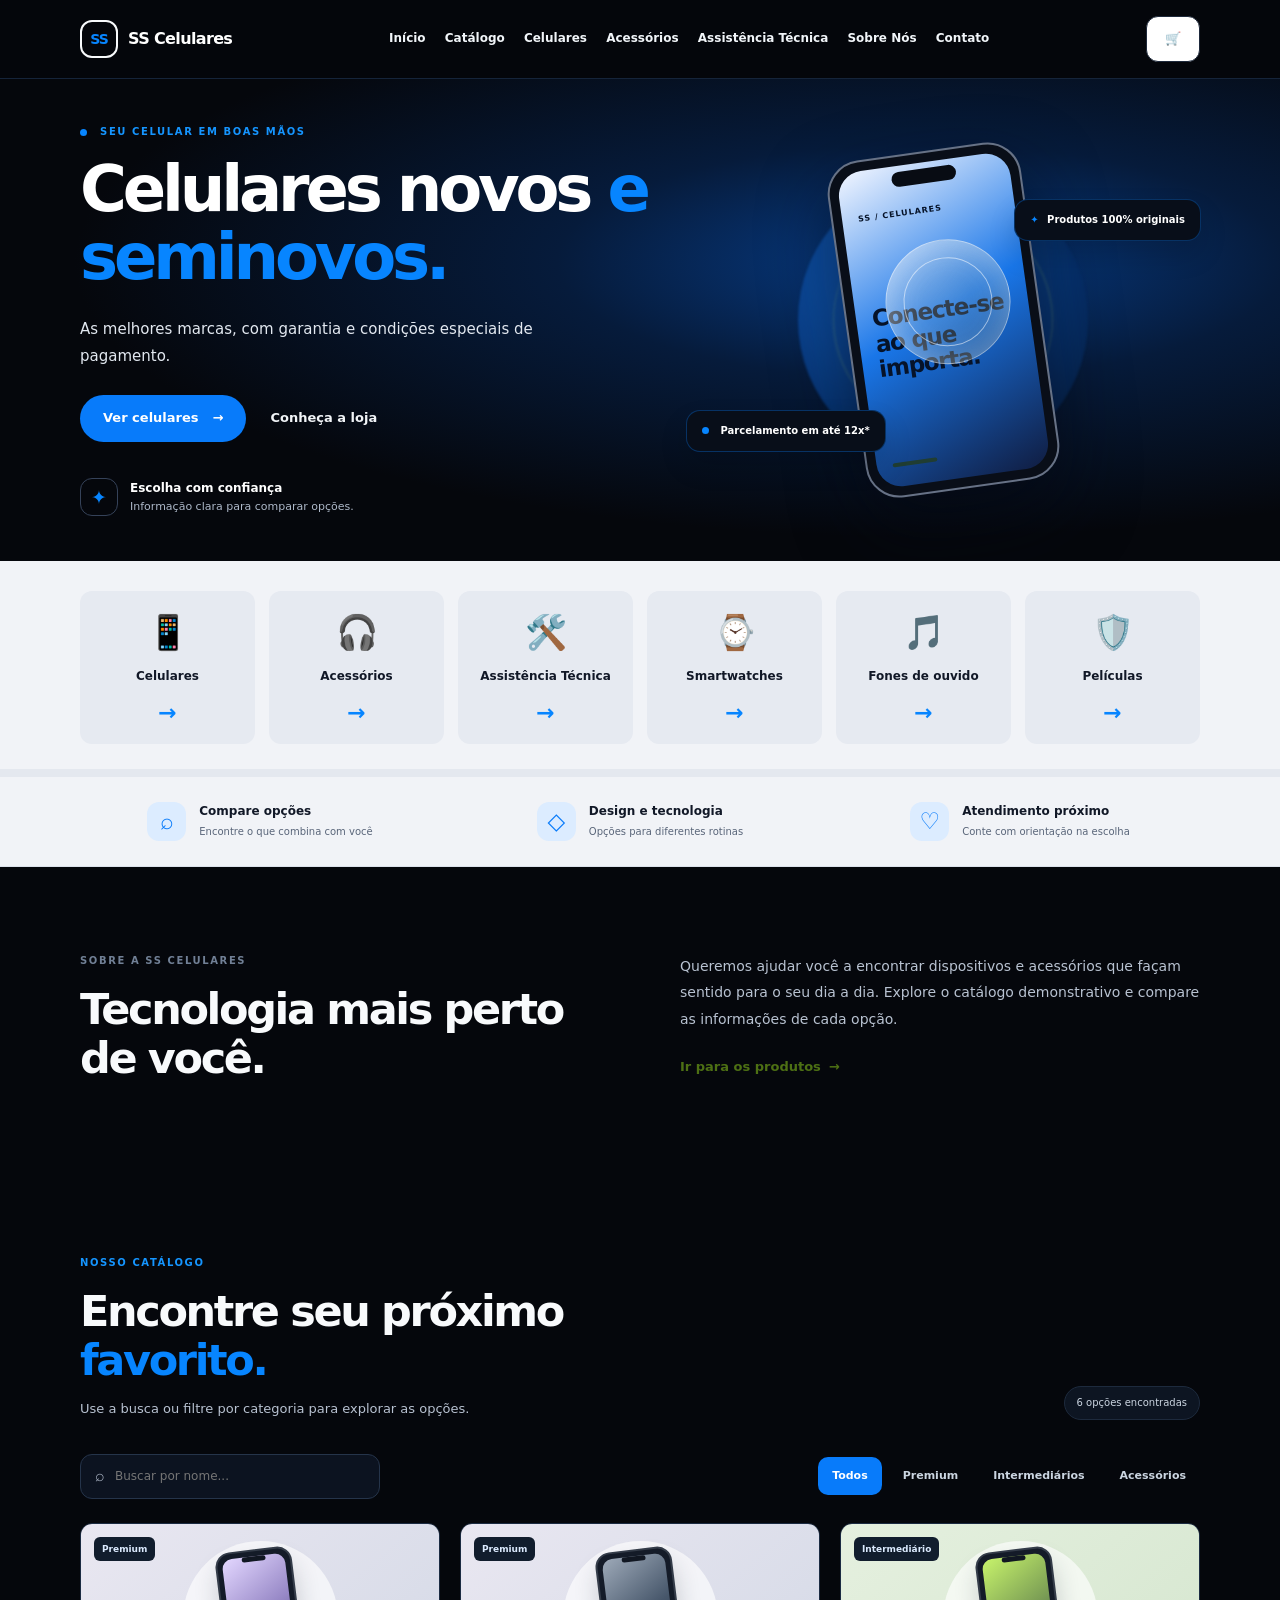
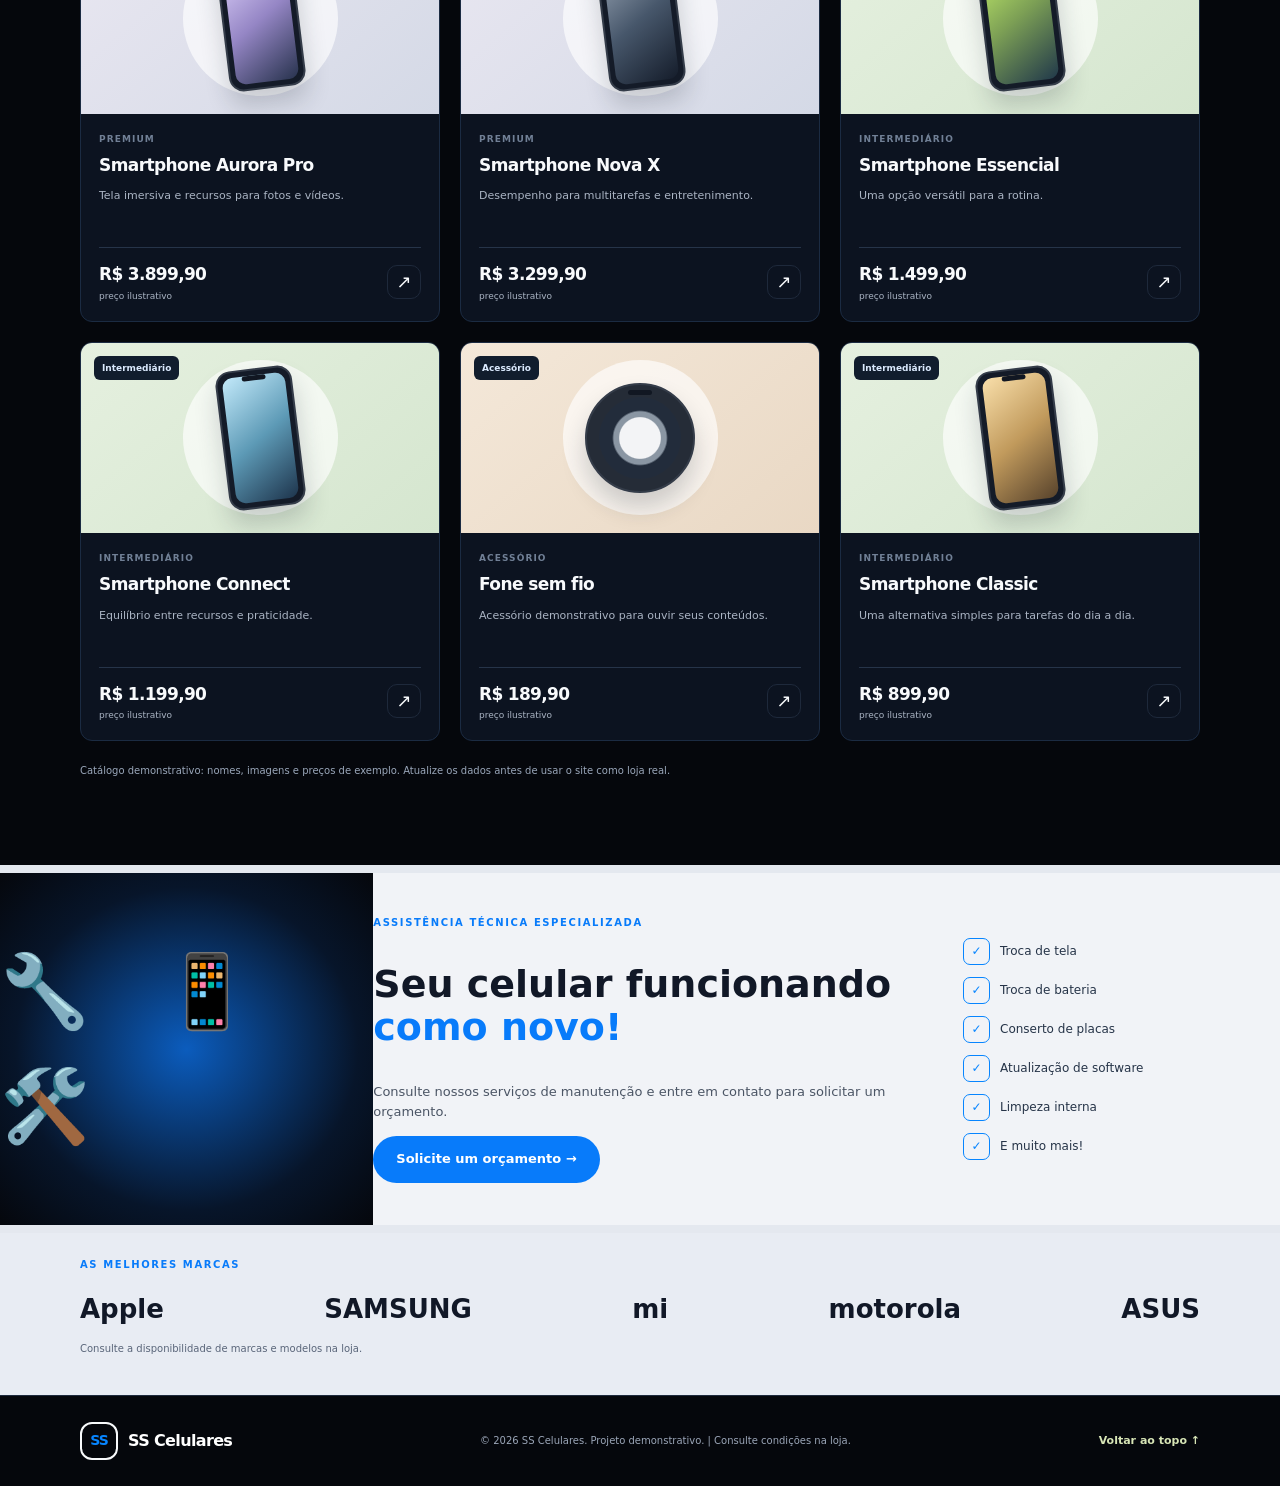
==== index.html @ fd66ff2d "Adiciona acesso direto ao catálogo na navegação principal" ====
<!doctype html>
<html lang="pt-BR">
<head>
  <meta charset="utf-8">
  <meta name="viewport" content="width=device-width, initial-scale=1">
  <meta name="description" content="Conheça a SS Celulares: smartphones, acessórios e tecnologia para o seu dia a dia.">
  <meta name="theme-color" content="#05070c">
  <title>SS Celulares | Celulares, acessórios e assistência</title>
  <link rel="stylesheet" href="./assets/css/style.css">
  <script src="./assets/js/catalogo.js" defer></script>
</head>
<body>
  <a class="pular-conteudo" href="#conteudo">Pular para o conteúdo</a>
  <header class="topo">
    <div class="container barra">
      <a class="marca" href="#inicio" aria-label="SS Celulares — início">
        <span class="marca-simbolo">SS</span><span>SS <b>Celulares</b></span>
      </a>
      <nav class="navegacao" aria-label="Navegação principal">
        <a href="./index.html">Início</a>
        <a href="./catalogo/index.html">Catálogo</a>
        <a href="#celulares">Celulares</a>
        <a href="#acessorios">Acessórios</a>
        <a href="#assistencia">Assistência Técnica</a>
        <a href="./sobre/index.html">Sobre Nós</a>
        <a href="#contato">Contato</a>
      </nav>
      <a class="botao botao-contorno" href="./catalogo/index.html" aria-label="Abrir catálogo de produtos">🛒</a>
    </div>
  </header>

  <main id="conteudo">
    <section class="hero" id="inicio">
      <div class="container hero-grade">
        <div class="hero-texto">
          <p class="sobretitulo"><span class="ponto"></span> SEU CELULAR EM BOAS MÃOS</p>
          <h1>Celulares novos <span>e seminovos.</span></h1>
          <p class="hero-descricao">As melhores marcas, com garantia e condições especiais de pagamento.</p>
          <div class="hero-acoes">
            <a class="botao botao-principal" href="#celulares">Ver celulares <span aria-hidden="true">→</span></a>
            <a class="link-simples" href="#sobre">Conheça a loja</a>
          </div>
          <div class="hero-nota"><span class="nota-icone" aria-hidden="true">✦</span><span><strong>Escolha com confiança</strong><br>Informação clara para comparar opções.</span></div>
        </div>
        <div class="hero-visual" aria-label="Ilustração decorativa de smartphone">
          <div class="orb orb-um"></div><div class="orb orb-dois"></div>
          <div class="telefone">
            <div class="telefone-ilha"></div>
            <div class="telefone-tela"><span class="tela-mini">SS / CELULARES</span><div class="tela-circulo"></div><strong>Conecte-se<br>ao que importa.</strong><span class="tela-linha"></span></div>
          </div>
          <div class="selo selo-topo"><span>✦</span> Produtos 100% originais</div>
          <div class="selo selo-base"><span class="selo-ponto"></span> Parcelamento em até 12x*</div>
        </div>
      </div>
    </section>

    <section class="categorias-home" aria-label="Categorias da loja"><div class="container categorias-home-grade">
<a class="categoria-home" href="#celulares"><span>📱</span><strong>Celulares</strong><b>→</b></a>
<a class="categoria-home" href="#acessorios"><span>🎧</span><strong>Acessórios</strong><b>→</b></a>
<a class="categoria-home" href="#assistencia"><span>🛠️</span><strong>Assistência Técnica</strong><b>→</b></a>
<a class="categoria-home" href="#acessorios"><span>⌚</span><strong>Smartwatches</strong><b>→</b></a>
<a class="categoria-home" href="#acessorios"><span>🎵</span><strong>Fones de ouvido</strong><b>→</b></a>
<a class="categoria-home" href="#acessorios"><span>🛡️</span><strong>Películas</strong><b>→</b></a>
</div></section>
<section class="beneficios" aria-label="Diferenciais">
      <div class="container beneficios-grade">
        <div><span class="beneficio-icone">⌕</span><span><strong>Compare opções</strong><small>Encontre o que combina com você</small></span></div>
        <div><span class="beneficio-icone">◇</span><span><strong>Design e tecnologia</strong><small>Opções para diferentes rotinas</small></span></div>
        <div><span class="beneficio-icone">♡</span><span><strong>Atendimento próximo</strong><small>Conte com orientação na escolha</small></span></div>
      </div>
    </section>

    <section class="secao sobre" id="sobre">
      <div class="container sobre-grade">
        <div><p class="sobretitulo">SOBRE A SS CELULARES</p><h2>Tecnologia mais perto de você.</h2></div>
        <div><p>Queremos ajudar você a encontrar dispositivos e acessórios que façam sentido para o seu dia a dia. Explore o catálogo demonstrativo e compare as informações de cada opção.</p><a class="link-simples" href="#celulares">Ir para os produtos <span aria-hidden="true">→</span></a></div>
      </div>
    </section>

    <section class="secao catalogo" id="celulares">
      <div class="container">
        <div class="catalogo-cabecalho"><div><p class="sobretitulo">NOSSO CATÁLOGO</p><h2>Encontre seu próximo <span>favorito.</span></h2><p class="texto-secundario">Use a busca ou filtre por categoria para explorar as opções.</p></div><span class="contador" id="contador-produtos">6 opções demonstrativas</span></div>
        <div class="filtros" id="acessorios">
          <label class="campo-busca"><span aria-hidden="true">⌕</span><input id="busca" type="search" placeholder="Buscar por nome..." aria-label="Buscar produtos por nome"></label>
          <div class="categorias" role="group" aria-label="Filtrar por categoria">
            <button class="filtro ativo" type="button" data-categoria="Todos" aria-pressed="true">Todos</button>
            <button class="filtro" type="button" data-categoria="Premium" aria-pressed="false">Premium</button>
            <button class="filtro" type="button" data-categoria="Intermediário" aria-pressed="false">Intermediários</button>
            <button class="filtro" type="button" data-categoria="Acessório" aria-pressed="false">Acessórios</button>
          </div>
        </div>
        <div class="produtos" id="lista-produtos" aria-live="polite"></div>
        <p class="aviso-catalogo">Catálogo demonstrativo: nomes, imagens e preços de exemplo. Atualize os dados antes de usar o site como loja real.</p>
      </div>
    </section>

    <section class="assistencia-home" id="assistencia"><div class="assistencia-foto" aria-hidden="true">🔧　📱　🛠️</div><div class="container assistencia-conteudo"><div><p class="sobretitulo">ASSISTÊNCIA TÉCNICA ESPECIALIZADA</p><h2>Seu celular funcionando <span>como novo!</span></h2><p>Consulte nossos serviços de manutenção e entre em contato para solicitar um orçamento.</p><a class="botao botao-principal" href="#contato">Solicite um orçamento →</a></div><ul class="servicos-lista"><li>Troca de tela</li><li>Troca de bateria</li><li>Conserto de placas</li><li>Atualização de software</li><li>Limpeza interna</li><li>E muito mais!</li></ul></div></section><section class="marcas-home"><div class="container"><p class="sobretitulo">AS MELHORES MARCAS</p><div class="marcas-lista"><span>Apple</span><span>SAMSUNG</span><span>mi</span><span>motorola</span><span>ASUS</span></div><p class="marcas-aviso">Consulte a disponibilidade de marcas e modelos na loja.</p></div></section>
  </main>

  <footer class="rodape" id="contato"><div class="container rodape-conteudo"><a class="marca marca-rodape" href="#inicio"><span class="marca-simbolo">SS</span><span>SS <b>Celulares</b></span></a><p>© <span id="ano"></span> SS Celulares. Projeto demonstrativo. | Consulte condições na loja.</p><a href="#inicio">Voltar ao topo ↑</a></div></footer>
</body>
</html>
---- assets/css/style.css ----
:root{color-scheme:light;--ink:#172033;--muted:#667085;--navy:#101827;--navy-2:#18243a;--lime:#c7f36b;--paper:#f7f8fa;--line:#e5e8ee;--white:#fff;--radius:22px;--shadow:0 18px 50px rgba(18,30,50,.09)}
*{box-sizing:border-box}html{scroll-behavior:smooth;scroll-padding-top:90px}body{margin:0;font-family:Inter,ui-sans-serif,system-ui,-apple-system,BlinkMacSystemFont,"Segoe UI",sans-serif;color:var(--ink);background:var(--white);line-height:1.6}a{color:inherit;text-decoration:none}button,input{font:inherit}.container{width:min(1120px,calc(100% - 40px));margin-inline:auto}.pular-conteudo{position:absolute;left:-9999px;top:12px;background:#fff;padding:12px;z-index:10}.pular-conteudo:focus{left:12px}.topo{position:sticky;top:0;z-index:5;background:rgba(255,255,255,.94);backdrop-filter:blur(14px);border-bottom:1px solid rgba(229,232,238,.8)}.barra{min-height:78px;display:flex;align-items:center;justify-content:space-between;gap:24px}.marca{display:inline-flex;align-items:center;gap:10px;font-size:16px;font-weight:750;letter-spacing:-.04em}.marca b{font-weight:850}.marca-simbolo{display:grid;place-items:center;width:38px;height:38px;border-radius:12px;background:var(--lime);color:var(--navy);font-size:14px;font-weight:900;letter-spacing:-.07em}.navegacao{display:flex;align-items:center;gap:32px;color:#5d6676;font-size:13px;font-weight:650}.navegacao a:hover,.link-simples:hover,.rodape a:hover{color:#577b12}.botao{display:inline-flex;align-items:center;justify-content:center;gap:14px;padding:12px 18px;border-radius:12px;font-size:13px;font-weight:750;transition:transform .2s,background .2s}.botao:hover{transform:translateY(-2px)}.botao-contorno{border:1px solid var(--line);background:white}.botao-principal{background:var(--lime);color:var(--navy);padding:15px 21px}.hero{overflow:hidden;background:var(--navy);color:white}.hero-grade{min-height:530px;display:grid;grid-template-columns:1.05fr .95fr;align-items:center;gap:38px;padding-block:68px}.sobretitulo{margin:0 0 16px;font-size:10px;font-weight:850;letter-spacing:.16em;color:#718096}.hero .sobretitulo{color:#d4e6b1}.ponto,.selo-ponto{display:inline-block;width:7px;height:7px;margin-right:8px;border-radius:50%;background:var(--lime);vertical-align:middle}.hero h1{max-width:580px;margin:0;font-size:clamp(42px,5vw,64px);line-height:1.06;letter-spacing:-.065em;font-weight:800}.hero h1 span,.catalogo h2 span{color:var(--lime)}.hero-descricao{max-width:490px;margin:24px 0;color:#b9c2d0;font-size:15px;line-height:1.85}.hero-acoes{display:flex;align-items:center;gap:24px;flex-wrap:wrap}.link-simples{display:inline-flex;align-items:center;gap:8px;font-size:13px;font-weight:750}.hero .link-simples{color:#f1f4f7}.hero-nota{display:flex;align-items:center;gap:12px;margin-top:36px;color:#aeb9c9;font-size:11px}.hero-nota strong{color:white;font-size:12px}.nota-icone{display:grid;place-items:center;width:38px;height:38px;border:1px solid #354259;border-radius:12px;color:var(--lime);font-size:19px}.hero-visual{position:relative;min-height:390px;display:grid;place-items:center;isolation:isolate}.orb{position:absolute;z-index:-1;border-radius:50%;filter:blur(1px)}.orb-um{width:290px;height:290px;background:radial-gradient(circle at 35% 30%,#34465d,#1c2b41 66%,#152035)}.orb-dois{width:220px;height:220px;border:1px solid rgba(199,243,107,.25);transform:rotate(-24deg)}.telefone{position:relative;width:195px;height:340px;padding:9px;border-radius:34px;border:2px solid #677286;background:#090e18;box-shadow:0 32px 70px #050914aa;transform:rotate(-8deg)}.telefone-ilha{position:absolute;top:15px;left:50%;z-index:2;width:65px;height:15px;transform:translateX(-50%);border-radius:20px;background:#080c13}.telefone-tela{height:100%;padding:42px 16px 20px;border-radius:25px;overflow:hidden;background:linear-gradient(155deg,#e5f4bd,#8fae67 48%,#243b42);color:#13251f;display:flex;flex-direction:column;justify-content:space-between}.tela-mini{font-size:8px;letter-spacing:.12em;font-weight:900}.tela-circulo{position:absolute;width:125px;height:125px;top:88px;left:40px;border-radius:50%;border:1px solid #ffffff80;background:linear-gradient(135deg,#ffffff55,#344f4530);box-shadow:inset 0 0 35px #fff5}.tela-circulo:after{content:"";position:absolute;inset:17px;border-radius:50%;border:1px solid #fff8}.telefone-tela strong{font-size:23px;line-height:1.1;letter-spacing:-.05em}.tela-linha{height:4px;width:45px;border-radius:8px;background:#203d32}.selo{position:absolute;padding:12px 15px;border:1px solid #ffffff25;border-radius:14px;background:#1d293be8;box-shadow:0 14px 28px #0002;font-size:10px;font-weight:750}.selo-topo{top:49px;right:-1px}.selo-topo span{color:var(--lime);margin-right:5px}.selo-base{bottom:38px;left:0}.beneficios{border-bottom:1px solid var(--line);background:white}.beneficios-grade{display:grid;grid-template-columns:repeat(3,1fr);padding-block:25px;gap:20px}.beneficios-grade>div{display:flex;align-items:center;justify-content:center;gap:13px}.beneficio-icone{display:grid;place-items:center;flex:0 0 39px;height:39px;border-radius:12px;background:#f0f5e7;color:#527b15;font-size:23px}.beneficios strong,.beneficios small{display:block}.beneficios strong{font-size:12px}.beneficios small{margin-top:3px;color:var(--muted);font-size:10px}.secao{padding-block:86px}.sobre-grade{display:grid;grid-template-columns:1fr 1fr;gap:80px;align-items:start}.secao h2,.chamada h2{margin:0;font-size:clamp(30px,3.5vw,43px);line-height:1.14;letter-spacing:-.055em}.sobre-grade>div:nth-child(2)>p{margin:0 0 20px;color:var(--muted);font-size:14px;line-height:1.9}.sobre .link-simples{color:#4d7014}.catalogo{background:var(--paper)}.catalogo-cabecalho{display:flex;align-items:end;justify-content:space-between;gap:28px}.catalogo h2{max-width:570px}.catalogo h2 span{color:#668a20}.texto-secundario{margin:14px 0 0;color:var(--muted);font-size:13px}.contador{padding:8px 12px;border:1px solid var(--line);border-radius:999px;background:white;color:var(--muted);font-size:10px;white-space:nowrap}.filtros{display:flex;justify-content:space-between;align-items:center;gap:20px;margin:34px 0 24px}.campo-busca{display:flex;align-items:center;gap:10px;width:min(300px,100%);padding:0 14px;border:1px solid #e1e5eb;border-radius:12px;background:white;color:#758095}.campo-busca input{width:100%;min-width:0;padding:12px 0;border:0;outline:0;background:transparent;color:var(--ink);font-size:12px}.campo-busca:focus-within{outline:2px solid #c7f36b;outline-offset:2px}.categorias{display:flex;gap:7px;flex-wrap:wrap}.filtro{padding:9px 13px;border:1px solid transparent;border-radius:10px;background:transparent;color:#697386;font-size:11px;font-weight:700;cursor:pointer}.filtro:hover{background:white}.filtro.ativo{background:var(--navy);color:white}.produtos{display:grid;grid-template-columns:repeat(3,minmax(0,1fr));gap:20px}.produto{overflow:hidden;border:1px solid #e8ebf0;border-radius:18px;background:white;transition:transform .2s,box-shadow .2s}.produto:hover{transform:translateY(-4px);box-shadow:var(--shadow)}.produto-visual{height:190px;display:grid;place-items:center;position:relative;overflow:hidden;background:linear-gradient(140deg,#eef2f6,#e4eaf0)}.produto-visual:before{content:"";position:absolute;width:155px;height:155px;border-radius:50%;background:#ffffffa8}.produto-visual.premium{background:linear-gradient(140deg,#e9e7f1,#d4d9e6)}.produto-visual.intermediario{background:linear-gradient(140deg,#e5f0df,#d5e6cf)}.produto-visual.acessorio{background:linear-gradient(140deg,#f4e8d9,#e9d8c4)}.mini-telefone{position:relative;width:77px;height:140px;padding:5px;border:2px solid #343c49;border-radius:15px;background:#141b28;box-shadow:0 15px 25px #1c263333;transform:rotate(-7deg)}.mini-telefone:before{content:"";position:absolute;top:5px;left:50%;z-index:1;width:24px;height:5px;border-radius:5px;background:#111722;transform:translateX(-50%)}.mini-tela{height:100%;border-radius:10px;background:linear-gradient(145deg,#c7f36b,#7c9f55 48%,#21394a)}.mini-telefone.purple .mini-tela{background:linear-gradient(145deg,#e3d7ff,#9586c5,#28334e)}.mini-telefone.blue .mini-tela{background:linear-gradient(145deg,#c2e9fa,#5d9ab6,#1e354d)}.mini-telefone.black .mini-tela{background:linear-gradient(145deg,#9da9b8,#47576b,#151d2b)}.mini-telefone.gold .mini-tela{background:linear-gradient(145deg,#f9dfaa,#c19a5c,#58432c)}.mini-telefone.accessory{width:110px;height:110px;border-radius:50%;transform:none;background:#252c37;padding:12px}.mini-telefone.accessory .mini-tela{border-radius:50%;background:radial-gradient(circle,#f3f4f6 0 35%,#8a96a3 37% 45%,#222c3b 48%)}.etiqueta-produto{position:absolute;top:13px;left:13px;padding:5px 8px;border-radius:6px;background:#ffffffd9;color:#354052;font-size:9px;font-weight:800}.produto-conteudo{padding:18px}.produto-categoria{margin:0 0 6px;color:#718096;font-size:9px;font-weight:850;letter-spacing:.12em;text-transform:uppercase}.produto h3{margin:0;font-size:17px;letter-spacing:-.035em}.produto-descricao{min-height:42px;margin:8px 0 18px;color:var(--muted);font-size:11px;line-height:1.7}.produto-rodape{display:flex;align-items:center;justify-content:space-between;gap:8px;padding-top:13px;border-top:1px solid #edf0f3}.produto-preco{font-size:17px;font-weight:850;letter-spacing:-.04em}.produto-preco small{display:block;color:#7d8796;font-size:9px;font-weight:500;letter-spacing:0}.produto-detalhe{display:grid;place-items:center;width:34px;height:34px;border:1px solid var(--line);border-radius:10px;font-size:18px}.sem-resultados{grid-column:1/-1;padding:40px 20px;text-align:center;border:1px dashed #ccd2dc;border-radius:16px;color:var(--muted)}.aviso-catalogo{margin:22px 0 0;color:#8992a0;font-size:10px}.chamada{background:var(--lime);color:var(--navy)}.chamada-conteudo{display:flex;align-items:center;justify-content:space-between;gap:30px;padding-block:53px}.chamada .sobretitulo{color:#536a30}.chamada h2{max-width:580px}.chamada p:not(.sobretitulo){margin:10px 0 0;color:#46562e;font-size:13px}.botao-claro{background:var(--navy);color:white;white-space:nowrap}.rodape{background:#0c1320;color:#c4ccda}.rodape-conteudo{min-height:95px;display:flex;align-items:center;justify-content:space-between;gap:20px}.marca-rodape{color:white}.rodape p,.rodape>a{font-size:10px;color:#9ba6b8}.rodape-conteudo>a:last-child{color:#d7e5b6;font-weight:700;font-size:11px}
@media(max-width:800px){.barra{min-height:70px}.navegacao{gap:16px}.barra>.botao{display:none}.hero-grade{grid-template-columns:1fr 0.8fr;gap:10px;padding-block:55px}.hero h1{font-size:clamp(38px,6vw,54px)}.hero-visual{transform:scale(.9)}.selo-topo{right:-12px}.selo-base{left:-15px}.sobre-grade{gap:35px}.beneficios-grade{gap:12px}.beneficios-grade>div{justify-content:flex-start}.beneficios small{max-width:140px}.produtos{grid-template-columns:repeat(2,minmax(0,1fr))}.filtros{align-items:flex-start;flex-direction:column}.campo-busca{width:100%}}
@media(max-width:560px){.container{width:min(100% - 32px,1120px)}.barra{flex-wrap:wrap;min-height:66px;gap:8px}.marca{font-size:14px}.marca-simbolo{width:34px;height:34px}.navegacao{gap:15px;font-size:11px}.hero-grade{grid-template-columns:1fr;padding-block:48px 24px}.hero h1{font-size:clamp(42px,12vw,58px)}.hero-descricao{font-size:13px}.hero-visual{min-height:315px;transform:none;margin-top:5px}.telefone{transform:rotate(-6deg) scale(.85)}.orb-um{width:240px;height:240px}.orb-dois{width:190px;height:190px}.selo-topo{top:22px;right:0}.selo-base{bottom:20px;left:0}.beneficios-grade{grid-template-columns:1fr;padding-block:17px;gap:15px}.beneficios-grade>div{justify-content:flex-start}.beneficios small{max-width:none}.secao{padding-block:60px}.sobre-grade{grid-template-columns:1fr;gap:18px}.catalogo-cabecalho{align-items:flex-start;flex-direction:column;gap:18px}.catalogo h2{font-size:34px}.categorias{gap:4px}.filtro{padding:8px 10px;font-size:10px}.produtos{gap:12px}.produto-visual{height:145px}.mini-telefone{transform:scale(.85) rotate(-7deg)}.produto-conteudo{padding:13px}.produto h3{font-size:14px}.produto-descricao{font-size:10px;min-height:52px}.produto-preco{font-size:14px}.produto-rodape{align-items:center}.chamada-conteudo{align-items:flex-start;flex-direction:column;padding-block:40px}.chamada h2{font-size:32px}.rodape-conteudo{padding-block:23px;flex-wrap:wrap}.rodape p{order:3;width:100%;margin:0}.rodape-conteudo>a:last-child{font-size:10px}}
@media(prefers-reduced-motion:reduce){*,*::before,*::after{scroll-behavior:auto!important;transition:none!important}}


/* Tema azul e preto inspirado na referência enviada */
:root{color-scheme:dark;--ink:#f8fafc;--muted:#aab4c3;--navy:#05070c;--navy-2:#0a1220;--lime:#0785ff;--paper:#f1f3f7;--line:#1e293b;--white:#fff;--radius:14px;--shadow:0 18px 50px rgba(0,0,0,.22)}
body{background:#05070c;color:#f8fafc}.topo{background:rgba(5,7,12,.97);border-color:#15243a}.marca{color:#fff}.marca-simbolo{background:transparent;border:2px solid #f8fafc;color:#0785ff}.navegacao{gap:clamp(10px,1.5vw,24px);color:#f1f5f9;font-size:12px}.navegacao a:hover,.link-simples:hover{color:#0785ff}.hero{background:radial-gradient(ellipse at 72% 38%,#073c86 0%,#061b3b 28%,#05070c 65%);border-bottom:8px solid #f1f3f7}.hero-grade{min-height:380px;padding-block:45px}.hero .sobretitulo,.catalogo .sobretitulo{color:#1595ff}.hero h1 span,.catalogo h2 span{color:#0785ff}.hero-descricao{color:#e2e8f0}.botao-principal{background:#087bfa;color:#fff;border-radius:999px;padding:13px 23px}.hero-visual{min-height:330px}.orb-um{background:radial-gradient(circle at 35% 30%,#1268d4,#06306b 65%,#06172d)}.telefone-tela{background:linear-gradient(155deg,#f1f5ff,#1976e8 48%,#101d42);color:#061329}.selo{background:#080e19;border-color:#087bfa55}.beneficios{background:#f1f3f7;color:#111827;border-color:#dce2eb}.beneficios small{color:#596579}.beneficio-icone{background:#dcecff;color:#087bfa}
.categorias-home{background:#f1f3f7;color:#111827;padding:22px 0 25px;border-bottom:8px solid #e4e8ef}.categorias-home-grade{display:grid;grid-template-columns:repeat(6,minmax(0,1fr));gap:14px}.categoria-home{min-height:140px;display:flex;flex-direction:column;align-items:center;justify-content:center;gap:8px;border-radius:12px;background:#e6eaf1;text-align:center;padding:14px 8px}.categoria-home>span{font-size:34px}.categoria-home strong{font-size:12px}.categoria-home b{font-size:22px;color:#0785ff}
.sobre,.catalogo{background:#05070c;color:#f8fafc}.sobre-grade>div:nth-child(2)>p,.texto-secundario{color:#b8c2d1}.contador{background:#0d1522;border-color:#1d2a3d;color:#cbd5e1}.campo-busca{background:#0c1320;border-color:#25344a;color:#aab4c3}.campo-busca input{color:#f8fafc}.filtro{color:#cbd5e1}.filtro:hover{background:#132035}.filtro.ativo{background:#087bfa;color:white}.produto{background:#0c1320;border-color:#1b2b42;color:#f8fafc;border-radius:12px}.produto-visual{background:linear-gradient(140deg,#172337,#0d1523)}.produto h3{color:#f8fafc}.produto-descricao,.produto-preco small{color:#aab4c3}.produto-rodape{border-color:#263449}.etiqueta-produto{background:#111d2d;color:#dbeafe}.aviso-catalogo{color:#9aa7ba}
.assistencia-home{background:#f1f3f7;color:#111827;display:grid;grid-template-columns:.7fr 1.7fr;align-items:stretch;border-block:8px solid #e4e8ef}.assistencia-foto{min-height:260px;display:grid;place-items:center;background:radial-gradient(ellipse at center,#0b5cbd,#07152a 65%,#05070c);font-size:clamp(40px,6vw,72px)}.assistencia-conteudo{width:100%;padding-block:42px;display:grid;grid-template-columns:1.4fr .8fr;gap:35px;align-items:center}.assistencia-conteudo .sobretitulo,.marcas-home .sobretitulo{color:#087bfa}.assistencia-conteudo h2{font-size:clamp(26px,3vw,38px);line-height:1.15}.assistencia-conteudo h2 span{color:#087bfa}.assistencia-conteudo p:not(.sobretitulo){color:#4b5565;font-size:13px}.servicos-lista{list-style:none;padding:0;display:grid;gap:12px;color:#263448;font-size:12px}.servicos-lista li:before{content:"✓";display:inline-grid;place-items:center;width:25px;height:25px;margin-right:10px;border:1px solid #0785ff;border-radius:7px;color:#0785ff}.marcas-home{background:#e8ecf3;color:#111827;padding:24px 0 28px}.marcas-lista{display:flex;align-items:center;justify-content:space-between;gap:22px;flex-wrap:wrap}.marcas-lista span{font-weight:850;font-size:clamp(16px,2.2vw,26px)}.marcas-aviso{font-size:10px;color:#596579}
.rodape{background:#05070c;color:#dce5f2;border-top:1px solid #1d2a3d}.rodape-conteudo{min-height:unset;padding-block:26px}.rodape a:hover{color:#0785ff}
@media(max-width:800px){.navegacao{gap:10px;flex-wrap:wrap}.categorias-home-grade{grid-template-columns:repeat(3,minmax(0,1fr))}.assistencia-conteudo{gap:22px}}
@media(max-width:560px){.barra{padding-block:10px;flex-wrap:wrap}.navegacao{order:3;width:100%;justify-content:space-between;gap:8px;font-size:10px}.hero-grade{grid-template-columns:1fr;padding-block:38px 18px}.hero-visual{min-height:280px}.categorias-home-grade{grid-template-columns:repeat(2,minmax(0,1fr));gap:10px}.categoria-home{min-height:120px}.assistencia-home{grid-template-columns:1fr}.assistencia-foto{min-height:140px}.assistencia-conteudo{grid-template-columns:1fr;padding-block:28px;gap:20px}.servicos-lista{grid-template-columns:repeat(2,minmax(0,1fr));gap:10px}.marcas-lista{justify-content:center}}
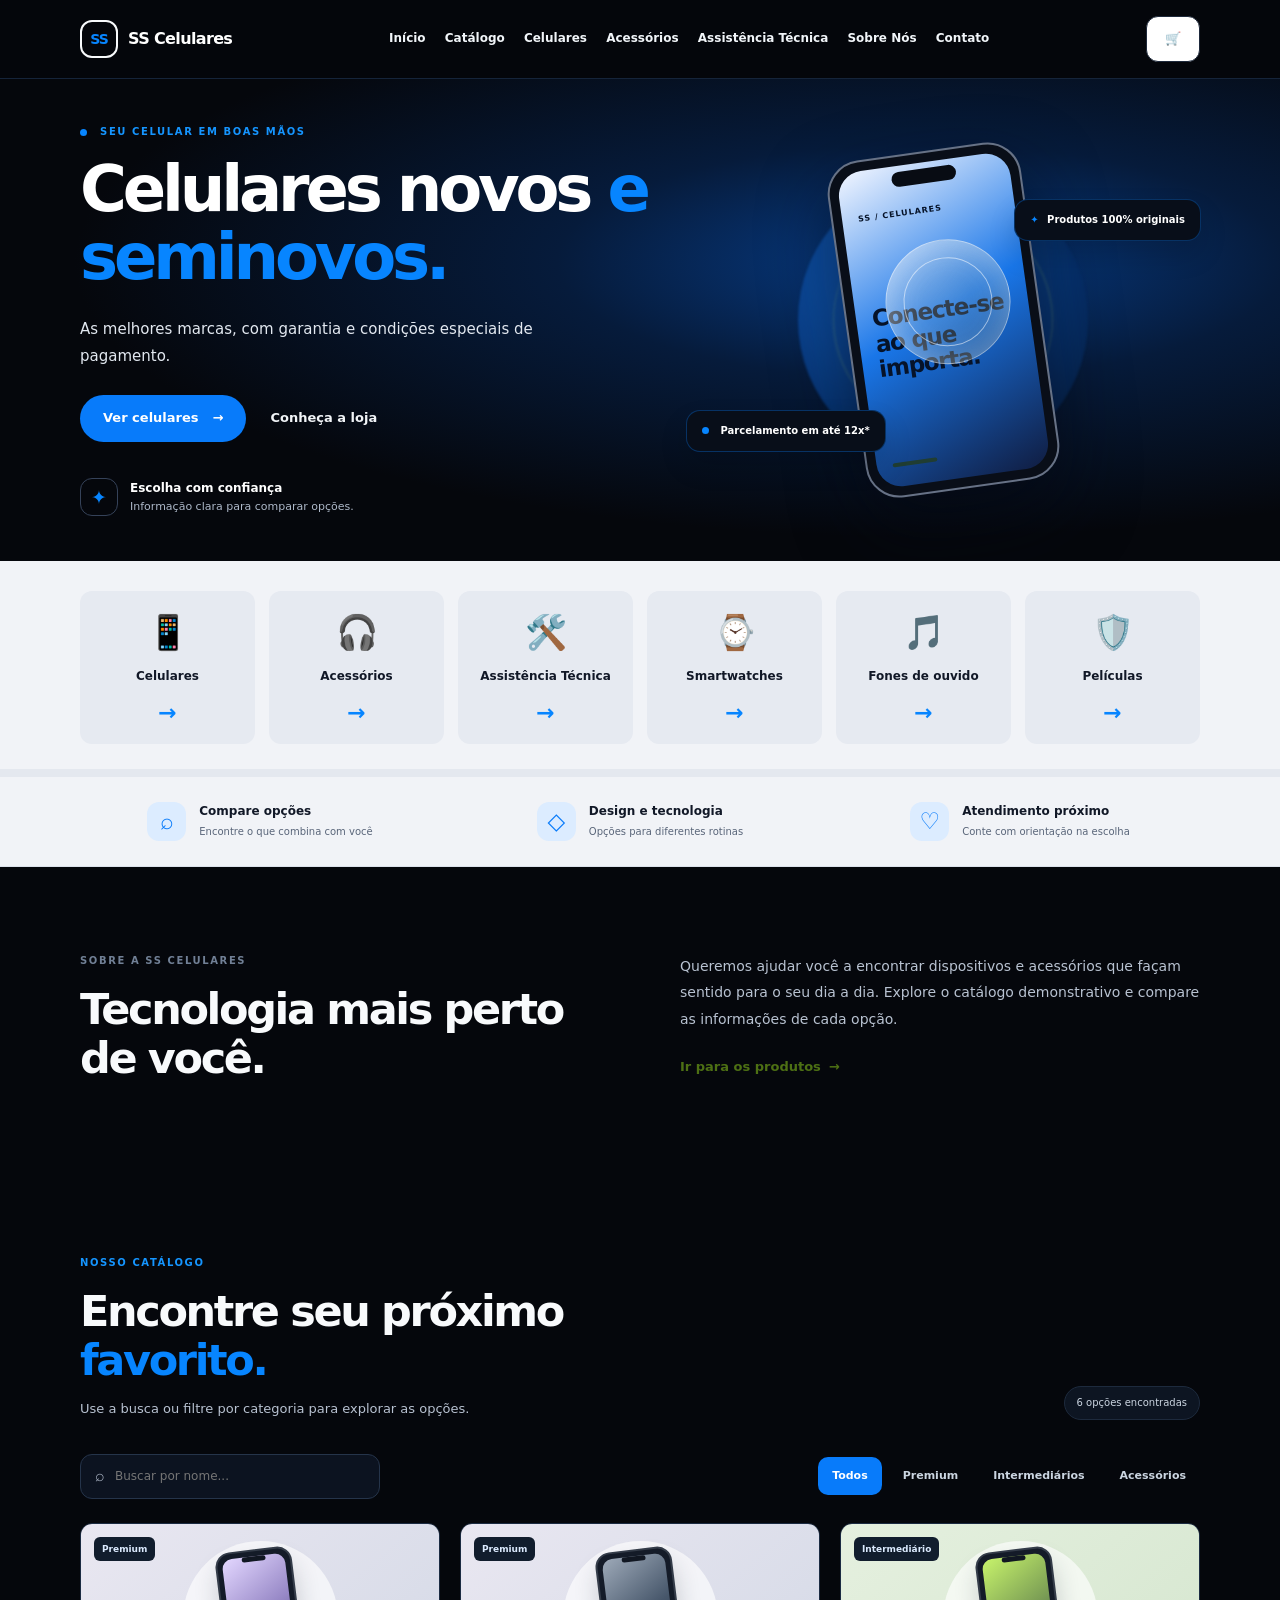
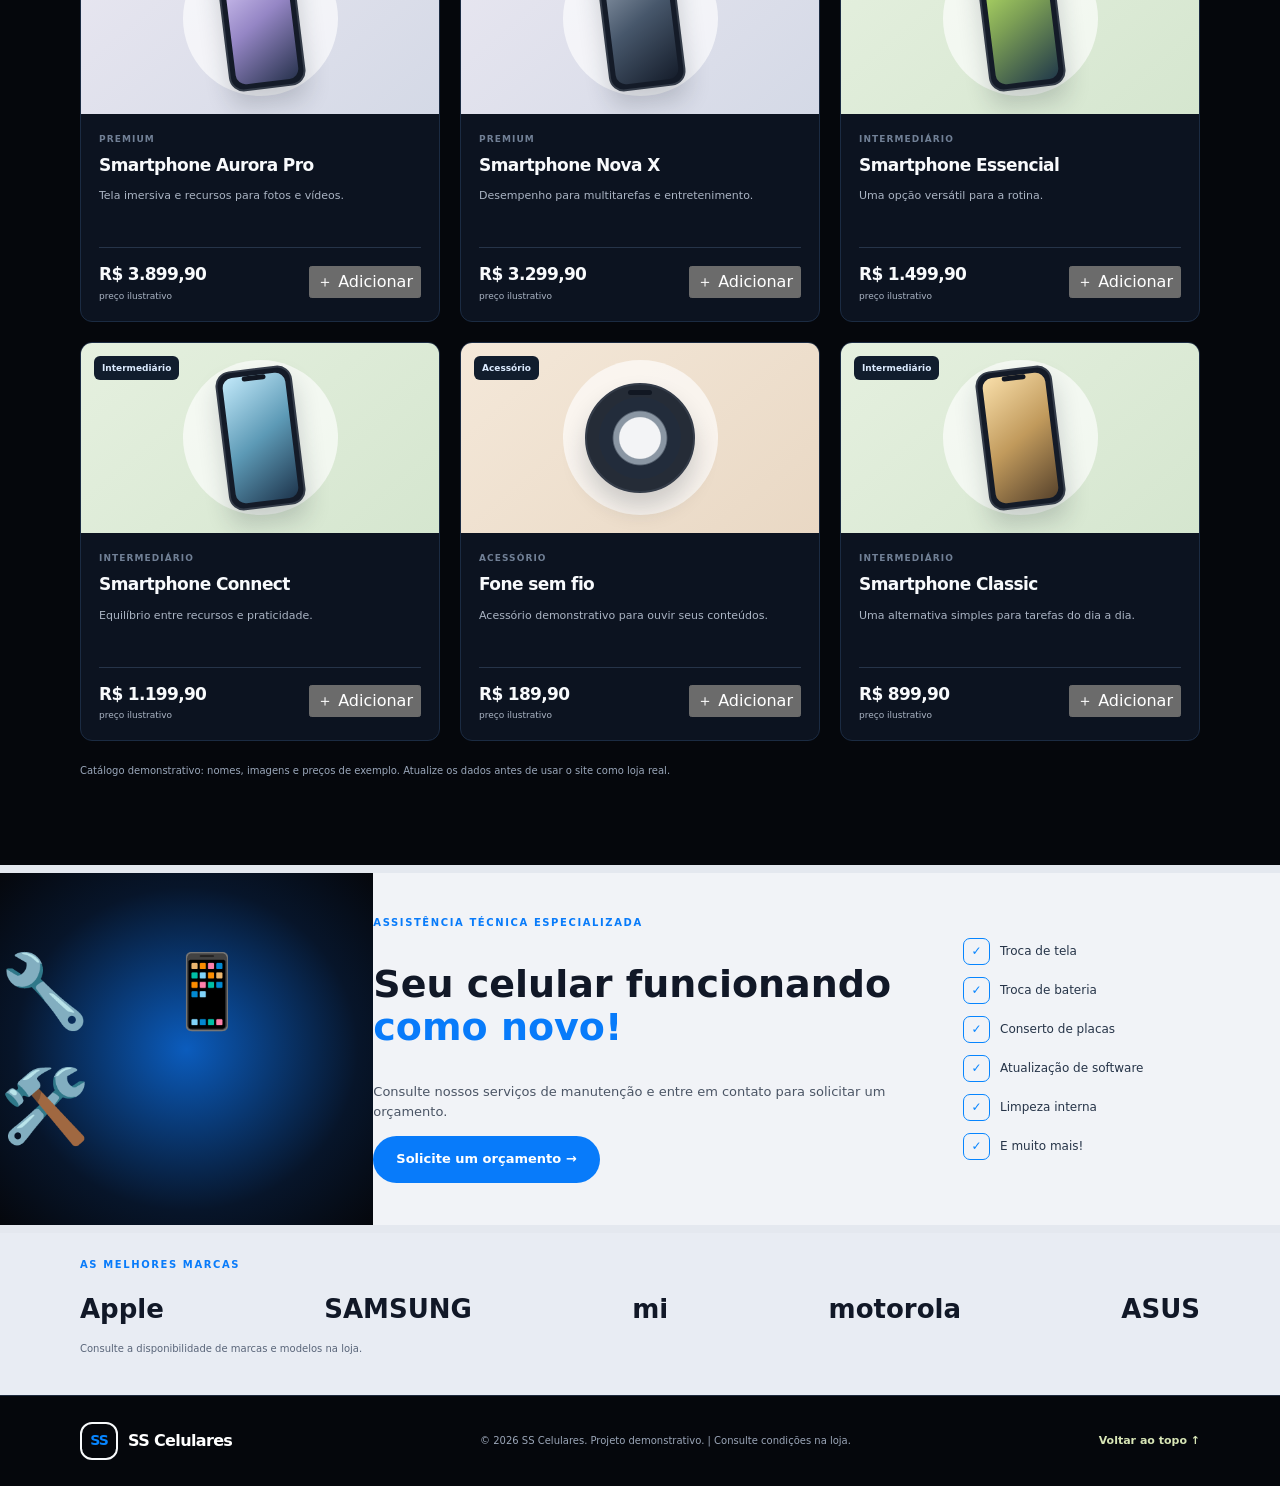
==== commit c21e159a: "Adiciona acesso ao carrinho na navegação" ====
--- a/index.html
+++ b/index.html
@@ -19,13 +19,13 @@
       <nav class="navegacao" aria-label="Navegação principal">
         <a href="./index.html">Início</a>
         <a href="./catalogo/index.html">Catálogo</a>
-        <a href="#celulares">Celulares</a>
-        <a href="#acessorios">Acessórios</a>
-        <a href="#assistencia">Assistência Técnica</a>
+        <a href="./celulares/index.html">Celulares</a>
+        <a href="./acessorios/index.html">Acessórios</a>
+        <a href="./assistencia/index.html">Assistência Técnica</a>
         <a href="./sobre/index.html">Sobre Nós</a>
-        <a href="#contato">Contato</a>
+        <a href="./contato/index.html">Contato</a>
       </nav>
-      <a class="botao botao-contorno" href="./catalogo/index.html" aria-label="Abrir catálogo de produtos">🛒</a>
+      <a class="botao botao-contorno" href="./carrinho/index.html" aria-label="Abrir carrinho de compras">🛒 <span class="contador-carrinho" data-contador-carrinho hidden>0</span></a>
     </div>
   </header>
 
@@ -38,7 +38,7 @@
           <p class="hero-descricao">As melhores marcas, com garantia e condições especiais de pagamento.</p>
           <div class="hero-acoes">
             <a class="botao botao-principal" href="#celulares">Ver celulares <span aria-hidden="true">→</span></a>
-            <a class="link-simples" href="#sobre">Conheça a loja</a>
+            <a class="link-simples" href="./sobre/index.html">Conheça a loja</a>
           </div>
           <div class="hero-nota"><span class="nota-icone" aria-hidden="true">✦</span><span><strong>Escolha com confiança</strong><br>Informação clara para comparar opções.</span></div>
         </div>
@@ -55,9 +55,9 @@
     </section>
 
     <section class="categorias-home" aria-label="Categorias da loja"><div class="container categorias-home-grade">
-<a class="categoria-home" href="#celulares"><span>📱</span><strong>Celulares</strong><b>→</b></a>
-<a class="categoria-home" href="#acessorios"><span>🎧</span><strong>Acessórios</strong><b>→</b></a>
-<a class="categoria-home" href="#assistencia"><span>🛠️</span><strong>Assistência Técnica</strong><b>→</b></a>
+<a class="categoria-home" href="./celulares/index.html"><span>📱</span><strong>Celulares</strong><b>→</b></a>
+<a class="categoria-home" href="./acessorios/index.html"><span>🎧</span><strong>Acessórios</strong><b>→</b></a>
+<a class="categoria-home" href="./assistencia/index.html"><span>🛠️</span><strong>Assistência Técnica</strong><b>→</b></a>
 <a class="categoria-home" href="#acessorios"><span>⌚</span><strong>Smartwatches</strong><b>→</b></a>
 <a class="categoria-home" href="#acessorios"><span>🎵</span><strong>Fones de ouvido</strong><b>→</b></a>
 <a class="categoria-home" href="#acessorios"><span>🛡️</span><strong>Películas</strong><b>→</b></a>
@@ -94,7 +94,7 @@
       </div>
     </section>
 
-    <section class="assistencia-home" id="assistencia"><div class="assistencia-foto" aria-hidden="true">🔧　📱　🛠️</div><div class="container assistencia-conteudo"><div><p class="sobretitulo">ASSISTÊNCIA TÉCNICA ESPECIALIZADA</p><h2>Seu celular funcionando <span>como novo!</span></h2><p>Consulte nossos serviços de manutenção e entre em contato para solicitar um orçamento.</p><a class="botao botao-principal" href="#contato">Solicite um orçamento →</a></div><ul class="servicos-lista"><li>Troca de tela</li><li>Troca de bateria</li><li>Conserto de placas</li><li>Atualização de software</li><li>Limpeza interna</li><li>E muito mais!</li></ul></div></section><section class="marcas-home"><div class="container"><p class="sobretitulo">AS MELHORES MARCAS</p><div class="marcas-lista"><span>Apple</span><span>SAMSUNG</span><span>mi</span><span>motorola</span><span>ASUS</span></div><p class="marcas-aviso">Consulte a disponibilidade de marcas e modelos na loja.</p></div></section>
+    <section class="assistencia-home" id="assistencia"><div class="assistencia-foto" aria-hidden="true">🔧　📱　🛠️</div><div class="container assistencia-conteudo"><div><p class="sobretitulo">ASSISTÊNCIA TÉCNICA ESPECIALIZADA</p><h2>Seu celular funcionando <span>como novo!</span></h2><p>Consulte nossos serviços de manutenção e entre em contato para solicitar um orçamento.</p><a class="botao botao-principal" href="./contato/index.html">Solicite um orçamento →</a></div><ul class="servicos-lista"><li>Troca de tela</li><li>Troca de bateria</li><li>Conserto de placas</li><li>Atualização de software</li><li>Limpeza interna</li><li>E muito mais!</li></ul></div></section><section class="marcas-home"><div class="container"><p class="sobretitulo">AS MELHORES MARCAS</p><div class="marcas-lista"><span>Apple</span><span>SAMSUNG</span><span>mi</span><span>motorola</span><span>ASUS</span></div><p class="marcas-aviso">Consulte a disponibilidade de marcas e modelos na loja.</p></div></section>
   </main>
 
   <footer class="rodape" id="contato"><div class="container rodape-conteudo"><a class="marca marca-rodape" href="#inicio"><span class="marca-simbolo">SS</span><span>SS <b>Celulares</b></span></a><p>© <span id="ano"></span> SS Celulares. Projeto demonstrativo. | Consulte condições na loja.</p><a href="#inicio">Voltar ao topo ↑</a></div></footer>
--- a/assets/css/style.css
+++ b/assets/css/style.css
@@ -14,3 +14,50 @@
 .rodape{background:#05070c;color:#dce5f2;border-top:1px solid #1d2a3d}.rodape-conteudo{min-height:unset;padding-block:26px}.rodape a:hover{color:#0785ff}
 @media(max-width:800px){.navegacao{gap:10px;flex-wrap:wrap}.categorias-home-grade{grid-template-columns:repeat(3,minmax(0,1fr))}.assistencia-conteudo{gap:22px}}
 @media(max-width:560px){.barra{padding-block:10px;flex-wrap:wrap}.navegacao{order:3;width:100%;justify-content:space-between;gap:8px;font-size:10px}.hero-grade{grid-template-columns:1fr;padding-block:38px 18px}.hero-visual{min-height:280px}.categorias-home-grade{grid-template-columns:repeat(2,minmax(0,1fr));gap:10px}.categoria-home{min-height:120px}.assistencia-home{grid-template-columns:1fr}.assistencia-foto{min-height:140px}.assistencia-conteudo{grid-template-columns:1fr;padding-block:28px;gap:20px}.servicos-lista{grid-template-columns:repeat(2,minmax(0,1fr));gap:10px}.marcas-lista{justify-content:center}}
+
+
+/* Layout das páginas independentes do menu */
+.pagina-conteudo{min-height:62vh;padding:76px 0 88px;background:#05070c;color:#f8fafc}
+.pagina-conteudo h1{max-width:760px;margin:0;font-size:clamp(38px,6vw,62px);line-height:1.08;letter-spacing:-.055em}
+.pagina-conteudo h1 span{color:#0785ff}
+.pagina-intro{max-width:720px;color:#b8c2d1;font-size:15px;line-height:1.9;margin:20px 0 32px}
+.pagina-cards{display:grid;grid-template-columns:repeat(2,minmax(0,1fr));gap:18px;margin:34px 0}
+.pagina-cards article{padding:26px;border:1px solid #1b2b42;border-radius:14px;background:#0c1320}
+.pagina-cards article>span{font-size:30px}
+.pagina-cards h2{margin:12px 0 8px;font-size:20px}
+.pagina-cards p{margin:0;color:#b8c2d1;font-size:13px;line-height:1.8}
+.pagina-conteudo .aviso-catalogo{margin-top:28px}
+.navegacao a[aria-current="page"]{color:#0785ff}
+@media(max-width:560px){.pagina-conteudo{padding:48px 0 60px}.pagina-cards{grid-template-columns:1fr;gap:12px}.pagina-cards article{padding:21px}.pagina-intro{font-size:13px}}
+
+
+/* Carrinho de compras */
+.contador-carrinho{display:inline-grid;place-items:center;min-width:19px;height:19px;padding:0 5px;margin-left:4px;border-radius:999px;background:#0785ff;color:#fff;font-size:10px;font-weight:800}
+.contador-carrinho[hidden]{display:none}
+.carrinho-vazio{margin:34px 0;padding:42px 24px;text-align:center;border:1px dashed #30415b;border-radius:16px;background:#0b1220}
+.carrinho-vazio>span{font-size:42px}
+.carrinho-vazio h2{margin:10px 0;font-size:25px}
+.carrinho-vazio p{margin:0 auto 22px;color:#b8c2d1;font-size:13px}
+.carrinho-vazio[hidden],#carrinho-conteudo[hidden],#resumo-carrinho[hidden]{display:none!important}
+.resumo-itens{color:#cbd5e1;font-size:13px}
+.itens-carrinho{display:grid;gap:12px}
+.item-carrinho{display:grid;grid-template-columns:minmax(0,1fr) auto auto auto;align-items:center;gap:18px;padding:20px;border:1px solid #1b2b42;border-radius:13px;background:#0c1320}
+.item-carrinho-info h2{margin:0;font-size:16px}
+.item-carrinho-info p{margin:5px 0 0;color:#aab4c3;font-size:11px}
+.item-carrinho-controles{display:flex;align-items:center;gap:12px}
+.quantidade-botao{width:32px;height:32px;border:1px solid #30415b;border-radius:8px;background:#101b2c;color:#fff;font-size:19px;cursor:pointer}
+.quantidade-botao:hover{border-color:#0785ff}
+.item-carrinho-preco{white-space:nowrap;font-size:14px}
+.remover-item,.botao-limpar{border:0;background:transparent;color:#7dbaff;font-size:12px;cursor:pointer}
+.remover-item:hover,.botao-limpar:hover{text-decoration:underline}
+.resumo-carrinho{max-width:440px;margin:22px 0 0 auto;padding:24px;border:1px solid #1b2b42;border-radius:14px;background:#0c1320}
+.resumo-carrinho h2{margin:0 0 18px;font-size:20px}
+.linha-resumo{display:flex;justify-content:space-between;gap:15px;margin:12px 0;color:#cbd5e1;font-size:13px}
+.linha-total{padding-top:15px;border-top:1px solid #263449;color:#fff;font-size:16px}
+.resumo-carrinho .botao-principal{width:100%;margin-top:14px;border:0;cursor:pointer;font-weight:800}
+.resumo-carrinho .aviso-catalogo{line-height:1.7}
+.botao-limpar{display:block;margin:12px auto 0}
+.mensagem-carrinho{min-height:18px;color:#93c5fd;font-size:12px}
+.continuar-comprando{margin-top:28px}
+.continuar-comprando .link-simples{color:#78baff}
+@media(max-width:700px){.item-carrinho{grid-template-columns:minmax(0,1fr) auto;gap:12px}.item-carrinho-controles{grid-column:1;grid-row:2}.item-carrinho-preco{grid-column:2;grid-row:1}.remover-item{grid-column:2;grid-row:2;justify-self:end}.resumo-carrinho{max-width:none}.contador-carrinho{min-width:17px;height:17px}}
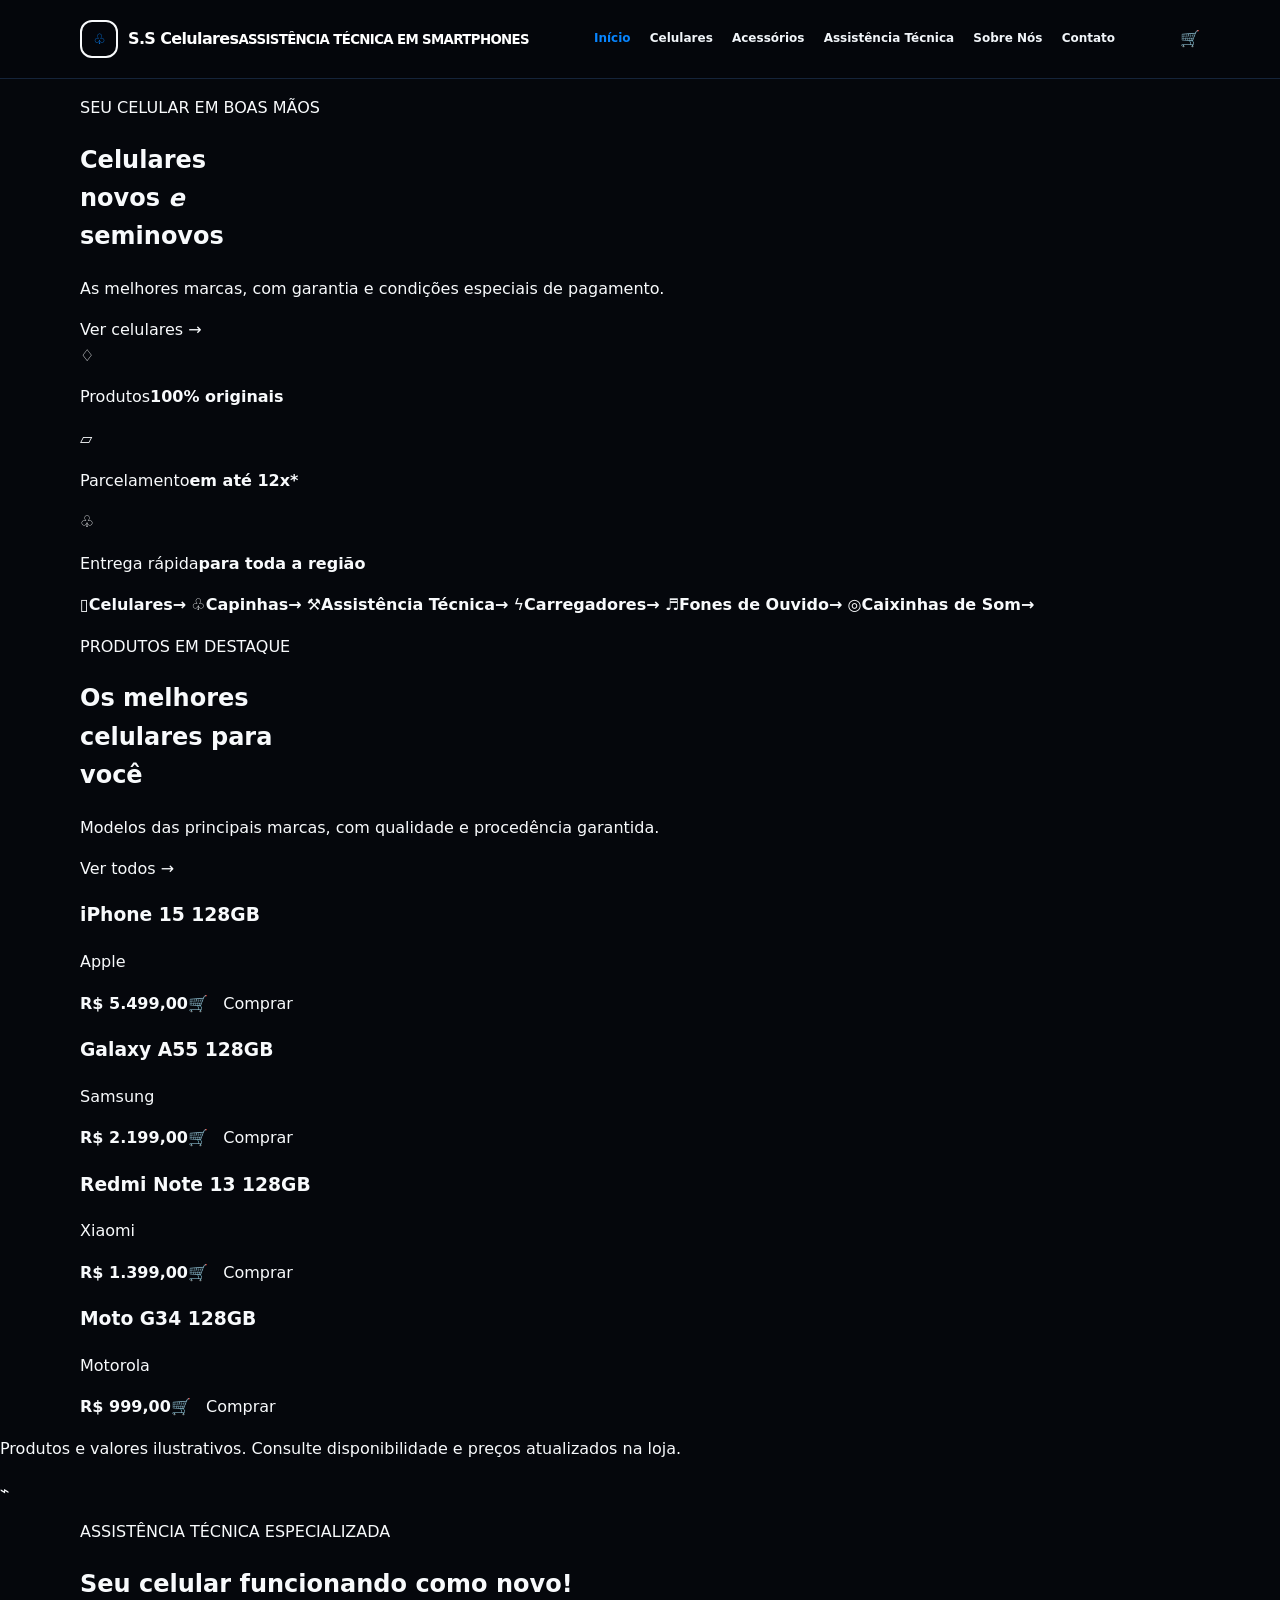
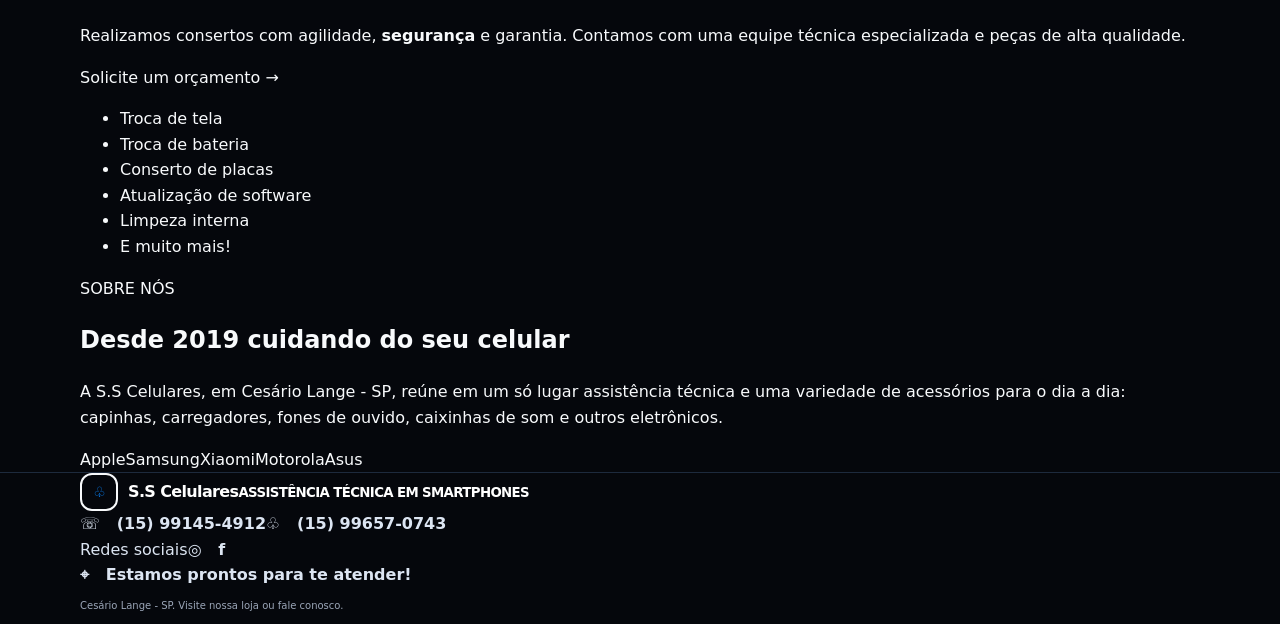
==== commit e4d6c342: "Redesenha página inicial conforme referência Lovable" ====
--- a/index.html
+++ b/index.html
@@ -3,100 +3,113 @@
 <head>
   <meta charset="utf-8">
   <meta name="viewport" content="width=device-width, initial-scale=1">
-  <meta name="description" content="Conheça a SS Celulares: smartphones, acessórios e tecnologia para o seu dia a dia.">
+  <meta name="description" content="SS Celulares: smartphones, acessórios e assistência técnica em Cesário Lange - SP.">
   <meta name="theme-color" content="#05070c">
   <title>SS Celulares | Celulares, acessórios e assistência</title>
   <link rel="stylesheet" href="./assets/css/style.css">
   <script src="./assets/js/catalogo.js" defer></script>
 </head>
-<body>
+<body class="home-page">
   <a class="pular-conteudo" href="#conteudo">Pular para o conteúdo</a>
-  <header class="topo">
+  <header class="topo home-topo">
     <div class="container barra">
-      <a class="marca" href="#inicio" aria-label="SS Celulares — início">
-        <span class="marca-simbolo">SS</span><span>SS <b>Celulares</b></span>
+      <a class="marca" href="./index.html" aria-label="SS Celulares — início">
+        <span class="marca-simbolo home-marca-simbolo">♧</span>
+        <span class="home-marca-texto">S.S <b>Celulares</b><small>ASSISTÊNCIA TÉCNICA EM SMARTPHONES</small></span>
       </a>
       <nav class="navegacao" aria-label="Navegação principal">
-        <a href="./index.html">Início</a>
-        <a href="./catalogo/index.html">Catálogo</a>
+        <a href="./index.html" aria-current="page">Início</a>
         <a href="./celulares/index.html">Celulares</a>
         <a href="./acessorios/index.html">Acessórios</a>
         <a href="./assistencia/index.html">Assistência Técnica</a>
         <a href="./sobre/index.html">Sobre Nós</a>
         <a href="./contato/index.html">Contato</a>
       </nav>
-      <a class="botao botao-contorno" href="./carrinho/index.html" aria-label="Abrir carrinho de compras">🛒 <span class="contador-carrinho" data-contador-carrinho hidden>0</span></a>
+      <div class="home-atalhos">
+        <a href="./catalogo/index.html" aria-label="Buscar produtos" class="home-icone-link"><span class="home-lupa"></span></a>
+        <a class="home-icone-link home-carrinho" href="./carrinho/index.html" aria-label="Abrir carrinho"><span class="home-cart-icon">🛒</span><span class="contador-carrinho" data-contador-carrinho hidden>0</span></a>
+      </div>
     </div>
   </header>
 
   <main id="conteudo">
-    <section class="hero" id="inicio">
-      <div class="container hero-grade">
-        <div class="hero-texto">
-          <p class="sobretitulo"><span class="ponto"></span> SEU CELULAR EM BOAS MÃOS</p>
-          <h1>Celulares novos <span>e seminovos.</span></h1>
-          <p class="hero-descricao">As melhores marcas, com garantia e condições especiais de pagamento.</p>
-          <div class="hero-acoes">
-            <a class="botao botao-principal" href="#celulares">Ver celulares <span aria-hidden="true">→</span></a>
-            <a class="link-simples" href="./sobre/index.html">Conheça a loja</a>
-          </div>
-          <div class="hero-nota"><span class="nota-icone" aria-hidden="true">✦</span><span><strong>Escolha com confiança</strong><br>Informação clara para comparar opções.</span></div>
+    <section class="home-hero" id="inicio">
+      <div class="container home-hero-grade">
+        <div class="home-hero-texto">
+          <p class="home-eyebrow"><span></span> SEU CELULAR EM BOAS MÃOS</p>
+          <h1>Celulares<br>novos <em>e</em><br><strong>seminovos</strong></h1>
+          <p class="home-hero-descricao">As melhores marcas, com garantia e condições especiais de pagamento.</p>
+          <a class="home-botao-azul" href="./celulares/index.html">Ver celulares <span>→</span></a>
         </div>
-        <div class="hero-visual" aria-label="Ilustração decorativa de smartphone">
-          <div class="orb orb-um"></div><div class="orb orb-dois"></div>
-          <div class="telefone">
-            <div class="telefone-ilha"></div>
-            <div class="telefone-tela"><span class="tela-mini">SS / CELULARES</span><div class="tela-circulo"></div><strong>Conecte-se<br>ao que importa.</strong><span class="tela-linha"></span></div>
-          </div>
-          <div class="selo selo-topo"><span>✦</span> Produtos 100% originais</div>
-          <div class="selo selo-base"><span class="selo-ponto"></span> Parcelamento em até 12x*</div>
+        <div class="home-phones-visual" aria-label="Ilustração de três smartphones com iluminação azul">
+          <div class="home-raio home-raio-um"></div><div class="home-raio home-raio-dois"></div><div class="home-raio home-raio-tres"></div>
+          <div class="home-reflexo"></div>
+          <div class="home-phone home-phone-um"><div class="home-camera"><i></i><i></i><i></i></div><div class="home-phone-side"></div></div>
+          <div class="home-phone home-phone-dois"><div class="home-camera"><i></i><i></i><i></i></div><div class="home-phone-glow"></div></div>
+          <div class="home-phone home-phone-tres"><div class="home-camera"><i></i><i></i><i></i></div></div>
+        </div>
+        <div class="home-promessas">
+          <div><span class="home-promessa-icone">♢</span><p>Produtos<strong>100% originais</strong></p></div>
+          <div><span class="home-promessa-icone">▱</span><p>Parcelamento<strong>em até 12x*</strong></p></div>
+          <div><span class="home-promessa-icone">♧</span><p>Entrega rápida<strong>para toda a região</strong></p></div>
         </div>
       </div>
     </section>
 
-    <section class="categorias-home" aria-label="Categorias da loja"><div class="container categorias-home-grade">
-<a class="categoria-home" href="./celulares/index.html"><span>📱</span><strong>Celulares</strong><b>→</b></a>
-<a class="categoria-home" href="./acessorios/index.html"><span>🎧</span><strong>Acessórios</strong><b>→</b></a>
-<a class="categoria-home" href="./assistencia/index.html"><span>🛠️</span><strong>Assistência Técnica</strong><b>→</b></a>
-<a class="categoria-home" href="#acessorios"><span>⌚</span><strong>Smartwatches</strong><b>→</b></a>
-<a class="categoria-home" href="#acessorios"><span>🎵</span><strong>Fones de ouvido</strong><b>→</b></a>
-<a class="categoria-home" href="#acessorios"><span>🛡️</span><strong>Películas</strong><b>→</b></a>
-</div></section>
-<section class="beneficios" aria-label="Diferenciais">
-      <div class="container beneficios-grade">
-        <div><span class="beneficio-icone">⌕</span><span><strong>Compare opções</strong><small>Encontre o que combina com você</small></span></div>
-        <div><span class="beneficio-icone">◇</span><span><strong>Design e tecnologia</strong><small>Opções para diferentes rotinas</small></span></div>
-        <div><span class="beneficio-icone">♡</span><span><strong>Atendimento próximo</strong><small>Conte com orientação na escolha</small></span></div>
+    <section class="home-categorias" aria-label="Categorias da loja">
+      <div class="container home-categorias-grade">
+        <a href="./celulares/index.html" class="home-categoria"><span class="home-cat-icon">▯</span><strong>Celulares</strong><b>→</b></a>
+        <a href="./acessorios/index.html" class="home-categoria"><span class="home-cat-icon">♧</span><strong>Capinhas</strong><b>→</b></a>
+        <a href="./assistencia/index.html" class="home-categoria"><span class="home-cat-icon">⚒</span><strong>Assistência Técnica</strong><b>→</b></a>
+        <a href="./acessorios/index.html" class="home-categoria"><span class="home-cat-icon">ϟ</span><strong>Carregadores</strong><b>→</b></a>
+        <a href="./acessorios/index.html" class="home-categoria"><span class="home-cat-icon">♬</span><strong>Fones de Ouvido</strong><b>→</b></a>
+        <a href="./acessorios/index.html" class="home-categoria"><span class="home-cat-icon">◎</span><strong>Caixinhas de Som</strong><b>→</b></a>
       </div>
     </section>
 
-    <section class="secao sobre" id="sobre">
-      <div class="container sobre-grade">
-        <div><p class="sobretitulo">SOBRE A SS CELULARES</p><h2>Tecnologia mais perto de você.</h2></div>
-        <div><p>Queremos ajudar você a encontrar dispositivos e acessórios que façam sentido para o seu dia a dia. Explore o catálogo demonstrativo e compare as informações de cada opção.</p><a class="link-simples" href="#celulares">Ir para os produtos <span aria-hidden="true">→</span></a></div>
+    <section class="home-destaques" id="celulares">
+      <div class="container home-destaques-grade">
+        <div class="home-destaques-intro">
+          <p class="home-eyebrow"><span></span> PRODUTOS EM DESTAQUE</p>
+          <h2>Os melhores<br><strong>celulares para<br>você</strong></h2>
+          <p>Modelos das principais marcas, com qualidade e procedência garantida.</p>
+          <a class="home-botao-azul" href="./catalogo/index.html">Ver todos <span>→</span></a>
+        </div>
+        <div class="home-produtos">
+          <article class="home-produto"><div class="home-produto-imagem"><div class="home-produto-celular purple"><div class="home-produto-tela"></div><span></span></div></div><h3>iPhone 15 128GB</h3><p>Apple</p><strong>R$ 5.499,00</strong><a href="./catalogo/index.html">🛒 &nbsp; Comprar</a></article>
+          <article class="home-produto"><div class="home-produto-imagem"><div class="home-produto-celular white"><div class="home-produto-tela blue"></div><span></span></div></div><h3>Galaxy A55 128GB</h3><p>Samsung</p><strong>R$ 2.199,00</strong><a href="./catalogo/index.html">🛒 &nbsp; Comprar</a></article>
+          <article class="home-produto"><div class="home-produto-imagem"><div class="home-produto-celular white"><div class="home-produto-tela cyan"></div><span></span></div></div><h3>Redmi Note 13 128GB</h3><p>Xiaomi</p><strong>R$ 1.399,00</strong><a href="./catalogo/index.html">🛒 &nbsp; Comprar</a></article>
+          <article class="home-produto"><div class="home-produto-imagem"><div class="home-produto-celular graphite"><div class="home-produto-tela purple"></div><span></span></div></div><h3>Moto G34 128GB</h3><p>Motorola</p><strong>R$ 999,00</strong><a href="./catalogo/index.html">🛒 &nbsp; Comprar</a></article>
+        </div>
+      </div>
+      <p class="home-precos-aviso">Produtos e valores ilustrativos. Consulte disponibilidade e preços atualizados na loja.</p>
+    </section>
+
+    <section class="home-assistencia" id="assistencia">
+      <div class="home-assistencia-foto" aria-hidden="true"><div class="home-placa-circuito"><span></span><i></i><b></b><em></em></div><div class="home-ferramenta">⌁</div></div>
+      <div class="container home-assistencia-conteudo">
+        <div><p class="home-eyebrow"><span></span> ASSISTÊNCIA TÉCNICA ESPECIALIZADA</p><h2>Seu celular funcionando <strong>como novo!</strong></h2><p>Realizamos consertos com agilidade, <b>segurança</b> e garantia. Contamos com uma equipe técnica especializada e peças de alta qualidade.</p><a class="home-botao-azul" href="./contato/index.html">Solicite um orçamento <span>→</span></a></div>
+        <ul><li>Troca de tela</li><li>Troca de bateria</li><li>Conserto de placas</li><li>Atualização de software</li><li>Limpeza interna</li><li>E muito mais!</li></ul>
       </div>
     </section>
 
-    <section class="secao catalogo" id="celulares">
+    <section class="home-sobre" id="sobre">
       <div class="container">
-        <div class="catalogo-cabecalho"><div><p class="sobretitulo">NOSSO CATÁLOGO</p><h2>Encontre seu próximo <span>favorito.</span></h2><p class="texto-secundario">Use a busca ou filtre por categoria para explorar as opções.</p></div><span class="contador" id="contador-produtos">6 opções demonstrativas</span></div>
-        <div class="filtros" id="acessorios">
-          <label class="campo-busca"><span aria-hidden="true">⌕</span><input id="busca" type="search" placeholder="Buscar por nome..." aria-label="Buscar produtos por nome"></label>
-          <div class="categorias" role="group" aria-label="Filtrar por categoria">
-            <button class="filtro ativo" type="button" data-categoria="Todos" aria-pressed="true">Todos</button>
-            <button class="filtro" type="button" data-categoria="Premium" aria-pressed="false">Premium</button>
-            <button class="filtro" type="button" data-categoria="Intermediário" aria-pressed="false">Intermediários</button>
-            <button class="filtro" type="button" data-categoria="Acessório" aria-pressed="false">Acessórios</button>
-          </div>
-        </div>
-        <div class="produtos" id="lista-produtos" aria-live="polite"></div>
-        <p class="aviso-catalogo">Catálogo demonstrativo: nomes, imagens e preços de exemplo. Atualize os dados antes de usar o site como loja real.</p>
+        <p class="home-eyebrow"><span></span> SOBRE NÓS</p>
+        <h2>Desde 2019 cuidando do <strong>seu celular</strong></h2>
+        <p>A S.S Celulares, em Cesário Lange - SP, reúne em um só lugar assistência técnica e uma variedade de acessórios para o dia a dia: capinhas, carregadores, fones de ouvido, caixinhas de som e outros eletrônicos.</p>
+        <div class="home-marcas"><span>Apple</span><span>Samsung</span><span>Xiaomi</span><span>Motorola</span><span>Asus</span></div>
       </div>
     </section>
-
-    <section class="assistencia-home" id="assistencia"><div class="assistencia-foto" aria-hidden="true">🔧　📱　🛠️</div><div class="container assistencia-conteudo"><div><p class="sobretitulo">ASSISTÊNCIA TÉCNICA ESPECIALIZADA</p><h2>Seu celular funcionando <span>como novo!</span></h2><p>Consulte nossos serviços de manutenção e entre em contato para solicitar um orçamento.</p><a class="botao botao-principal" href="./contato/index.html">Solicite um orçamento →</a></div><ul class="servicos-lista"><li>Troca de tela</li><li>Troca de bateria</li><li>Conserto de placas</li><li>Atualização de software</li><li>Limpeza interna</li><li>E muito mais!</li></ul></div></section><section class="marcas-home"><div class="container"><p class="sobretitulo">AS MELHORES MARCAS</p><div class="marcas-lista"><span>Apple</span><span>SAMSUNG</span><span>mi</span><span>motorola</span><span>ASUS</span></div><p class="marcas-aviso">Consulte a disponibilidade de marcas e modelos na loja.</p></div></section>
   </main>
 
-  <footer class="rodape" id="contato"><div class="container rodape-conteudo"><a class="marca marca-rodape" href="#inicio"><span class="marca-simbolo">SS</span><span>SS <b>Celulares</b></span></a><p>© <span id="ano"></span> SS Celulares. Projeto demonstrativo. | Consulte condições na loja.</p><a href="#inicio">Voltar ao topo ↑</a></div></footer>
+  <footer class="rodape home-rodape">
+    <div class="container home-rodape-grade">
+      <a class="marca" href="./index.html"><span class="marca-simbolo home-marca-simbolo">♧</span><span class="home-marca-texto">S.S <b>Celulares</b><small>ASSISTÊNCIA TÉCNICA EM SMARTPHONES</small></span></a>
+      <div class="home-telefone"><strong>☏ &nbsp; (15) 99145-4912</strong><strong>♧ &nbsp; (15) 99657-0743</strong></div>
+      <div class="home-social"><span>Redes sociais</span><strong>◎ &nbsp; f</strong></div>
+      <div class="home-endereco"><strong>⌖ &nbsp; Estamos prontos para te atender!</strong><p>Cesário Lange - SP. Visite nossa loja ou fale conosco.</p></div>
+    </div>
+  </footer>
 </body>
-</html>
+</html>
--- a/assets/css/style.css
+++ b/assets/css/style.css
@@ -61,3 +61,75 @@
 .continuar-comprando{margin-top:28px}
 .continuar-comprando .link-simples{color:#78baff}
 @media(max-width:700px){.item-carrinho{grid-template-columns:minmax(0,1fr) auto;gap:12px}.item-carrinho-controles{grid-column:1;grid-row:2}.item-carrinho-preco{grid-column:2;grid-row:1}.remover-item{grid-column:2;grid-row:2;justify-self:end}.resumo-carrinho{max-width:none}.contador-carrinho{min-width:17px;height:17px}}
+
+
+/* Catálogo renovado — vitrine moderna e responsiva */
+.catalogo-pagina{background:#05070c;color:#f8fafc}
+.catalogo-hero{overflow:hidden;background:radial-gradient(ellipse at 80% 45%,#0b2b4c 0,transparent 40%),linear-gradient(125deg,#05070c,#08111f 72%,#071b30);border-bottom:1px solid #17263a}
+.catalogo-hero-grade{min-height:370px;display:grid;grid-template-columns:1.2fr .8fr;align-items:center;gap:30px;padding-block:54px}
+.catalogo-hero-texto h1{max-width:690px;margin:0;font-size:clamp(38px,5.5vw,61px);line-height:1.06;letter-spacing:-.06em}
+.catalogo-hero-texto h1 span{color:#168bff}
+.catalogo-hero-texto>p:not(.sobretitulo){max-width:510px;color:#b7c3d3;font-size:14px;line-height:1.85;margin:19px 0 25px}
+.catalogo-hero-texto .botao-principal{background:#087eff;color:#fff}
+.catalogo-hero-selo{position:relative;min-height:280px;display:grid;place-items:center}
+.catalogo-orbita{position:absolute;width:250px;height:250px;border:1px solid #168bff55;border-radius:50%;box-shadow:0 0 75px #087eff1c,inset 0 0 65px #087eff12}
+.catalogo-orbita:before,.catalogo-orbita:after{content:"";position:absolute;inset:22px;border:1px solid #168bff38;border-radius:50%}
+.catalogo-orbita:after{inset:-17px;border-style:dashed;opacity:.5}
+.catalogo-aparelho{position:relative;width:112px;height:210px;padding:7px;border:2px solid #8da5bf;border-radius:24px;background:#03060b;box-shadow:0 25px 70px #0009;transform:rotate(9deg)}
+.catalogo-aparelho>div{height:100%;border-radius:17px;background:radial-gradient(circle at 65% 35%,#49baff 0,transparent 27%),radial-gradient(circle at 30% 65%,#1264e9 0,transparent 38%),linear-gradient(145deg,#14243e,#050a13 75%)}
+.catalogo-aparelho>div:before{content:"";display:block;width:35px;height:7px;margin:5px auto;border-radius:8px;background:#02050a}
+.catalogo-flutuante{position:absolute;right:0;bottom:35px;padding:10px 14px;border:1px solid #24415f;border-radius:9px;background:#0a1422;color:#9dcfff;font-size:10px;font-weight:850;letter-spacing:.12em}
+.catalogo-destaques{background:#080e18;border-bottom:1px solid #172438}
+.catalogo-destaques-grade{display:grid;grid-template-columns:repeat(3,minmax(0,1fr));gap:22px;padding-block:23px}
+.catalogo-destaques-grade>div{display:flex;align-items:center;gap:12px}
+.destaque-icone{display:grid;place-items:center;width:38px;height:38px;flex:0 0 38px;border:1px solid #203c5b;border-radius:11px;background:#0d1b2c;color:#168bff;font-size:20px}
+.catalogo-destaques strong,.catalogo-destaques small{display:block}
+.catalogo-destaques strong{font-size:11px;color:#f8fafc}
+.catalogo-destaques small{margin-top:3px;color:#8f9caf;font-size:10px}
+.catalogo-explorar{padding:70px 0 82px;background:#05070c}
+.catalogo-explorar .catalogo-cabecalho{align-items:end}
+.catalogo-explorar .catalogo-cabecalho h2{margin:0;font-size:clamp(31px,4vw,43px);line-height:1.12;letter-spacing:-.055em;color:#f8fafc}
+.catalogo-explorar .catalogo-cabecalho h2 span{color:#168bff}
+.catalogo-explorar .texto-secundario{color:#9ba9bb}
+.catalogo-explorar .contador{border-color:#23344a;background:#0b1421;color:#b8c8da}
+.catalogo-painel-filtros{margin:30px 0 18px;padding:18px;border:1px solid #1a2b40;border-radius:15px;background:#080e18}
+.campo-busca-grande{width:100%;max-width:none;border-color:#24374d;background:#050a12;color:#168bff}
+.campo-busca-grande input{color:#f8fafc;font-size:13px}
+.campo-busca-grande input::placeholder{color:#718096}
+.campo-busca-grande kbd{padding:3px 7px;border:1px solid #24374d;border-radius:5px;color:#7d8da3;font-size:12px}
+.catalogo-filtros-linha{display:flex;justify-content:space-between;align-items:center;gap:18px;margin-top:17px}
+.catalogo-explorar .categorias{gap:6px}
+.catalogo-explorar .filtro{border:1px solid #1d2c40;color:#aebbd0}
+.catalogo-explorar .filtro:hover{background:#0f1c2d;color:#fff}
+.catalogo-explorar .filtro.ativo{border-color:#087eff;background:#087eff;color:white}
+.ordenar-controle{display:flex;align-items:center;gap:9px;color:#9aa9bc;font-size:10px;white-space:nowrap}
+.ordenar-controle select{max-width:155px;padding:9px 11px;border:1px solid #24374d;border-radius:9px;background:#0a1422;color:#f8fafc;font-size:11px}
+.catalogo-resultado-topo{display:flex;justify-content:space-between;align-items:center;gap:14px;margin:18px 0;color:#8291a5;font-size:11px}
+.limpar-filtros{border:0;background:transparent;color:#65b2ff;font-size:11px;cursor:pointer}
+.limpar-filtros:hover{text-decoration:underline}
+.produtos-catalogo{grid-template-columns:repeat(3,minmax(0,1fr));gap:18px}
+.produtos-catalogo .produto{overflow:hidden;border-color:#1b2b40;border-radius:15px;background:#0a111d;color:#f8fafc;box-shadow:0 8px 24px #0002}
+.produtos-catalogo .produto:hover{border-color:#245080;box-shadow:0 18px 42px #0005;transform:translateY(-4px)}
+.produtos-catalogo .produto-visual{height:205px;background:radial-gradient(circle at 50% 50%,#173353,#0d192a 66%,#0a111d)}
+.produtos-catalogo .produto-visual:before{background:#168bff0c;border:1px solid #168bff18}
+.produtos-catalogo .produto-visual.premium{background:radial-gradient(circle at 50% 45%,#24294b,#101526 68%,#0a111d)}
+.produtos-catalogo .produto-visual.intermediario{background:radial-gradient(circle at 50% 45%,#123c43,#0d2029 68%,#0a111d)}
+.produtos-catalogo .produto-visual.acessorio{background:radial-gradient(circle at 50% 45%,#47311e,#201a18 68%,#0a111d)}
+.produtos-catalogo .etiqueta-produto{top:12px;left:12px;border:1px solid #334a64;background:#0a1422eF;color:#a9d7ff}
+.produtos-catalogo .mini-telefone{box-shadow:0 20px 40px #0008}
+.produtos-catalogo .produto-conteudo{padding:19px}
+.produtos-catalogo .produto-categoria{color:#58aaff}
+.produtos-catalogo .produto h3{color:#f8fafc;font-size:16px}
+.produtos-catalogo .produto-descricao{color:#9eacbf;min-height:38px}
+.produtos-catalogo .produto-rodape{border-color:#1b2a3d;align-items:center}
+.produtos-catalogo .produto-preco{color:#fff;font-size:17px}
+.produtos-catalogo .produto-preco small{color:#8190a4;font-size:9px}
+.produtos-catalogo .adicionar-carrinho{display:inline-flex;align-items:center;justify-content:center;padding:10px 12px;border:1px solid #087eff;border-radius:9px;background:#087eff;color:#fff;font-size:11px;font-weight:800;cursor:pointer;transition:background .2s,transform .2s}
+.produtos-catalogo .adicionar-carrinho:hover{background:#0069d9;transform:translateY(-1px)}
+.produtos-catalogo .sem-resultados{border-color:#253a53;color:#aab8ca;background:#0a111d}
+.catalogo-nota{display:flex;gap:12px;margin-top:25px;padding:15px 17px;border:1px solid #1a2c41;border-radius:11px;background:#080e18;color:#8fa0b5}
+.catalogo-nota>span{color:#168bff;font-size:18px}
+.catalogo-nota p{margin:0;font-size:10px;line-height:1.8}
+.catalogo-nota strong{color:#c6d6e9;font-size:11px}
+@media(max-width:800px){.catalogo-hero-grade{grid-template-columns:1fr .55fr;gap:8px}.catalogo-hero-selo{transform:scale(.85)}.catalogo-destaques-grade{gap:12px}.catalogo-destaques small{font-size:9px}.catalogo-filtros-linha{align-items:flex-start;flex-direction:column}.ordenar-controle{align-self:flex-end}.produtos-catalogo{grid-template-columns:repeat(2,minmax(0,1fr))}}
+@media(max-width:560px){.catalogo-hero-grade{grid-template-columns:1fr;padding-block:43px 12px}.catalogo-hero-texto h1{font-size:42px}.catalogo-hero-texto>p:not(.sobretitulo){font-size:12px}.catalogo-hero-selo{min-height:205px;transform:scale(.75);margin-top:-10px}.catalogo-orbita{width:220px;height:220px}.catalogo-aparelho{width:94px;height:176px}.catalogo-flutuante{right:7%;bottom:5px}.catalogo-destaques-grade{grid-template-columns:1fr;gap:14px;padding-block:19px}.catalogo-destaques small{font-size:10px}.catalogo-explorar{padding:48px 0 58px}.catalogo-explorar .catalogo-cabecalho{gap:14px}.catalogo-painel-filtros{padding:12px}.catalogo-explorar .categorias{gap:5px}.catalogo-explorar .filtro{padding:8px 9px;font-size:10px}.ordenar-controle{align-self:stretch;justify-content:space-between;width:100%}.ordenar-controle select{max-width:65%}.produtos-catalogo{gap:11px}.produtos-catalogo .produto-visual{height:145px}.produtos-catalogo .produto-conteudo{padding:12px}.produtos-catalogo .produto h3{font-size:13px}.produtos-catalogo .produto-descricao{font-size:10px;min-height:53px}.produtos-catalogo .produto-rodape{align-items:flex-start;flex-direction:column;gap:10px}.produtos-catalogo .adicionar-carrinho{width:100%;padding:9px 6px}.catalogo-resultado-topo{font-size:10px}.catalogo-nota{padding:12px}.catalogo-nota p{font-size:10px}}
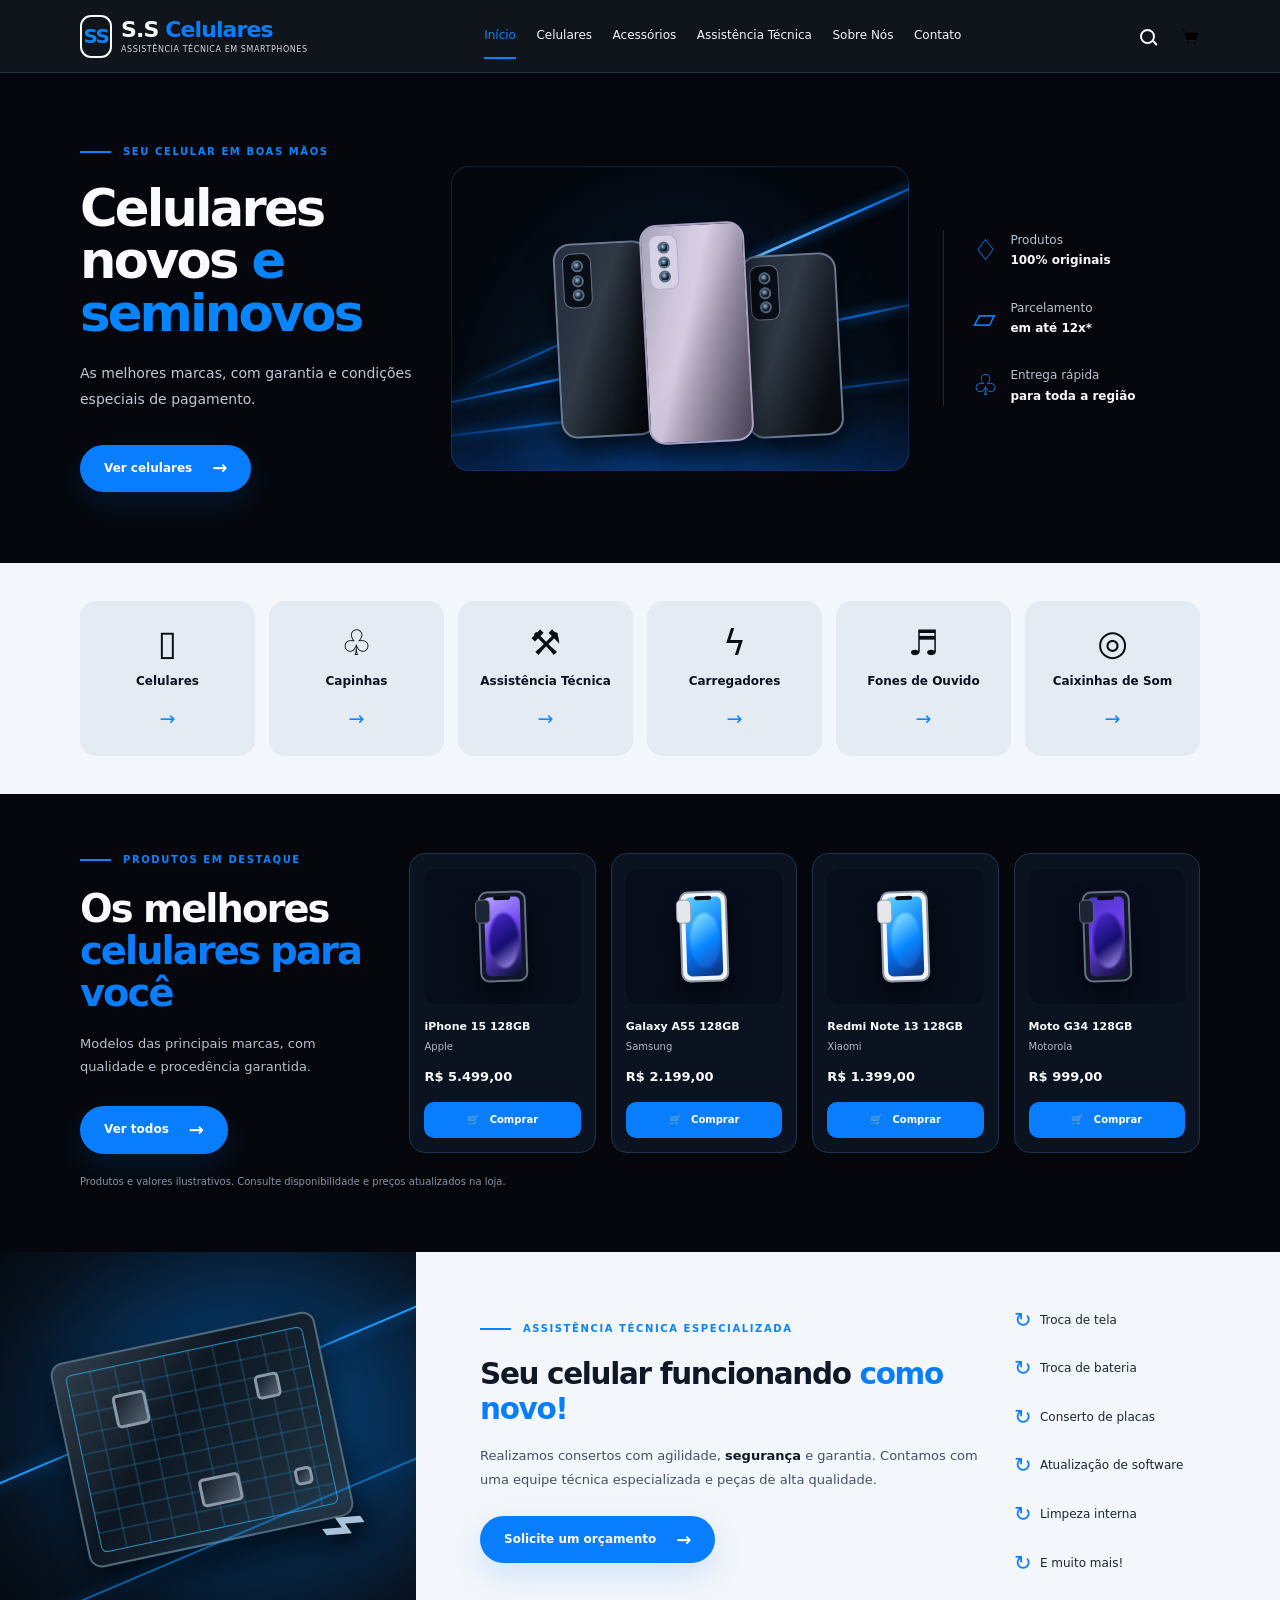
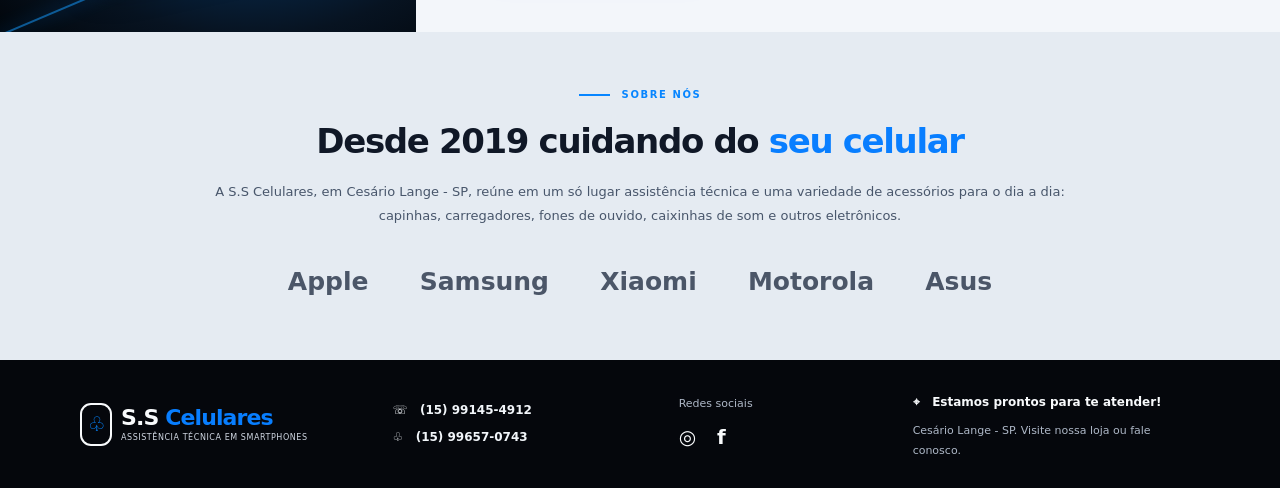
==== commit 5ed0567b: "Padroniza cabeçalho e ícones superiores" ====
--- a/index.html
+++ b/index.html
@@ -11,10 +11,10 @@
 </head>
 <body class="home-page">
   <a class="pular-conteudo" href="#conteudo">Pular para o conteúdo</a>
-  <header class="topo home-topo">
+  <header class="topo topo-padrao home-topo">
     <div class="container barra">
       <a class="marca" href="./index.html" aria-label="SS Celulares — início">
-        <span class="marca-simbolo home-marca-simbolo">♧</span>
+        <span class="marca-simbolo home-marca-simbolo">SS</span>
         <span class="home-marca-texto">S.S <b>Celulares</b><small>ASSISTÊNCIA TÉCNICA EM SMARTPHONES</small></span>
       </a>
       <nav class="navegacao" aria-label="Navegação principal">
@@ -25,9 +25,12 @@
         <a href="./sobre/index.html">Sobre Nós</a>
         <a href="./contato/index.html">Contato</a>
       </nav>
-      <div class="home-atalhos">
-        <a href="./catalogo/index.html" aria-label="Buscar produtos" class="home-icone-link"><span class="home-lupa"></span></a>
-        <a class="home-icone-link home-carrinho" href="./carrinho/index.html" aria-label="Abrir carrinho"><span class="home-cart-icon">🛒</span><span class="contador-carrinho" data-contador-carrinho hidden>0</span></a>
+      <div class="home-atalhos" aria-label="Atalhos">
+        <a href="./catalogo/index.html" aria-label="Buscar produtos" class="home-icone-link"><span class="home-lupa" aria-hidden="true"></span></a>
+        <a class="home-icone-link home-carrinho" href="./carrinho/index.html" aria-label="Abrir carrinho">
+          <svg class="home-cart-svg" viewBox="0 0 24 24" aria-hidden="true"><path d="M3 4h2l2.2 11.1a2 2 0 0 0 2 1.6h8.6a2 2 0 0 0 1.9-1.4L22 8H6"/><circle cx="10" cy="20" r="1.3"/><circle cx="18" cy="20" r="1.3"/></svg>
+          <span class="contador-carrinho" data-contador-carrinho hidden>0</span>
+        </a>
       </div>
     </div>
   </header>
--- a/assets/css/style.css
+++ b/assets/css/style.css
@@ -133,3 +133,136 @@
 .catalogo-nota strong{color:#c6d6e9;font-size:11px}
 @media(max-width:800px){.catalogo-hero-grade{grid-template-columns:1fr .55fr;gap:8px}.catalogo-hero-selo{transform:scale(.85)}.catalogo-destaques-grade{gap:12px}.catalogo-destaques small{font-size:9px}.catalogo-filtros-linha{align-items:flex-start;flex-direction:column}.ordenar-controle{align-self:flex-end}.produtos-catalogo{grid-template-columns:repeat(2,minmax(0,1fr))}}
 @media(max-width:560px){.catalogo-hero-grade{grid-template-columns:1fr;padding-block:43px 12px}.catalogo-hero-texto h1{font-size:42px}.catalogo-hero-texto>p:not(.sobretitulo){font-size:12px}.catalogo-hero-selo{min-height:205px;transform:scale(.75);margin-top:-10px}.catalogo-orbita{width:220px;height:220px}.catalogo-aparelho{width:94px;height:176px}.catalogo-flutuante{right:7%;bottom:5px}.catalogo-destaques-grade{grid-template-columns:1fr;gap:14px;padding-block:19px}.catalogo-destaques small{font-size:10px}.catalogo-explorar{padding:48px 0 58px}.catalogo-explorar .catalogo-cabecalho{gap:14px}.catalogo-painel-filtros{padding:12px}.catalogo-explorar .categorias{gap:5px}.catalogo-explorar .filtro{padding:8px 9px;font-size:10px}.ordenar-controle{align-self:stretch;justify-content:space-between;width:100%}.ordenar-controle select{max-width:65%}.produtos-catalogo{gap:11px}.produtos-catalogo .produto-visual{height:145px}.produtos-catalogo .produto-conteudo{padding:12px}.produtos-catalogo .produto h3{font-size:13px}.produtos-catalogo .produto-descricao{font-size:10px;min-height:53px}.produtos-catalogo .produto-rodape{align-items:flex-start;flex-direction:column;gap:10px}.produtos-catalogo .adicionar-carrinho{width:100%;padding:9px 6px}.catalogo-resultado-topo{font-size:10px}.catalogo-nota{padding:12px}.catalogo-nota p{font-size:10px}}
+
+
+/* Página inicial: reprodução visual da referência enviada */
+.home-page{background:#05070c;color:#f8fafc;font-family:Inter,ui-sans-serif,system-ui,-apple-system,BlinkMacSystemFont,"Segoe UI",sans-serif}
+.home-page .topo{position:relative;background:#10141b;border-bottom:1px solid #263449;backdrop-filter:none}
+.home-page .barra{min-height:72px;gap:24px}
+.home-page .marca{gap:9px;flex-shrink:0}
+.home-marca-simbolo{width:32px;height:43px;border-radius:11px;font-size:20px;line-height:1}
+.home-marca-texto{font-size:22px;line-height:1.05;letter-spacing:-.04em;color:#f8fafc}
+.home-marca-texto b{color:#087eff}
+.home-marca-texto small{display:block;margin-top:5px;font-size:8px;font-weight:500;letter-spacing:.07em;color:#d0d7e2}
+.home-page .navegacao{gap:clamp(12px,1.6vw,27px);font-weight:450;font-size:12px}
+.home-page .navegacao a[aria-current="page"]{color:#0785ff;position:relative}
+.home-page .navegacao a[aria-current="page"]:after{content:"";position:absolute;bottom:-13px;left:0;right:0;height:2px;background:#0785ff}
+.home-page .navegacao a:hover{color:#0785ff}
+.home-atalhos{display:flex;align-items:center;gap:22px;flex-shrink:0}
+.home-icone-link{position:relative;display:grid;place-items:center;width:20px;height:30px;color:#f8fafc}
+.home-lupa{width:15px;height:15px;border:2px solid currentColor;border-radius:50%;position:relative;display:block}
+.home-lupa:after{content:"";position:absolute;width:6px;height:2px;background:currentColor;right:-5px;bottom:-2px;transform:rotate(48deg);border-radius:2px}
+.home-cart-icon{font-size:19px;filter:grayscale(1)}
+.home-hero{background:#05070c;overflow:hidden}
+.home-hero-grade{display:grid;grid-template-columns:.92fr 1.25fr .7fr;align-items:center;gap:34px;min-height:490px;padding-block:56px}
+.home-eyebrow{display:flex;align-items:center;gap:12px;margin:0 0 22px;font-size:10px;letter-spacing:.16em;font-weight:650;color:#0785ff}
+.home-eyebrow>span{display:inline-block;width:31px;height:2px;background:#0785ff;flex:0 0 auto}
+.home-hero-texto h1{margin:0;font-size:clamp(42px,4vw,59px);line-height:1.02;letter-spacing:-.055em;font-weight:850;color:#f8fafc}
+.home-hero-texto h1 em{font-style:normal;color:#0785ff}
+.home-hero-texto h1 strong{color:#0785ff}
+.home-hero-descricao{max-width:360px;margin:22px 0 32px;color:#c0c9d6;font-size:14px;line-height:1.85}
+.home-botao-azul{display:inline-flex;align-items:center;justify-content:center;gap:20px;padding:14px 24px;border-radius:999px;background:#087eff;color:#fff;font-size:12px;font-weight:750;box-shadow:0 12px 30px #087eff25;transition:transform .2s,background .2s}
+.home-botao-azul:hover{transform:translateY(-2px);background:#006ce0;color:#fff}
+.home-botao-azul span{font-size:18px;line-height:1}
+.home-phones-visual{height:305px;position:relative;overflow:hidden;border-radius:18px;background:radial-gradient(ellipse at 50% 95%,#092b57 0%,#061324 43%,#03060c 78%);isolation:isolate;box-shadow:inset 0 0 0 1px #10213a}
+.home-phones-visual:after{content:"";position:absolute;z-index:-1;left:0;right:0;bottom:0;height:25%;background:linear-gradient(0deg,#0a6bff36,transparent)}
+.home-raio{position:absolute;z-index:-1;height:3px;width:130%;left:-15%;border-radius:100%;background:linear-gradient(90deg,transparent,#087eff,#8bd5ff,#087eff,transparent);box-shadow:0 0 12px #0785ff;transform:rotate(-24deg)}
+.home-raio-um{top:34%;left:-5%}.home-raio-dois{top:61%;transform:rotate(-12deg)}.home-raio-tres{top:79%;transform:rotate(-7deg);opacity:.65}
+.home-reflexo{position:absolute;left:13%;right:13%;bottom:11px;height:20px;background:#087eff55;filter:blur(17px);border-radius:50%}
+.home-phone{position:absolute;bottom:33px;width:21%;height:67%;border:2px solid #697b91;border-radius:17px;background:linear-gradient(110deg,#111b2a,#343e4b 40%,#0c1018 85%);box-shadow:0 17px 28px #000b;transform:perspective(500px) rotateY(-8deg)}
+.home-phone:after{content:"";position:absolute;inset:0;border-radius:15px;background:linear-gradient(110deg,#ffffff18,transparent 30%,#0006)}
+.home-phone-um{left:23%;height:64%;transform:rotate(-3deg)}
+.home-phone-dois{left:42%;height:72%;width:23%;bottom:28px;border-color:#a8a0c5;background:linear-gradient(105deg,#9c9bad,#e4d7f1 42%,#776f8e);z-index:2;transform:rotate(-3deg)}
+.home-phone-tres{left:64%;height:60%;bottom:34px;transform:rotate(-3deg)}
+.home-camera{position:absolute;z-index:2;top:8px;left:7px;width:29px;height:55px;border-radius:9px;background:#0a0e16;border:1px solid #657286;display:flex;flex-direction:column;justify-content:space-evenly;align-items:center;padding:4px}
+.home-camera i{display:block;width:12px;height:12px;border:2px solid #596b80;border-radius:50%;background:radial-gradient(circle at 40% 35%,#9bc5e5,#142030 55%)}
+.home-phone-dois .home-camera{background:#d6d1e4;border-color:#b5aacb}
+.home-phone-glow{position:absolute;inset:0;border-radius:15px;background:linear-gradient(115deg,transparent 35%,#fff2 45%,transparent 57%)}
+.home-promessas{border-left:1px solid #1b2b40;padding-left:28px;display:grid;gap:27px}
+.home-promessas>div{display:flex;align-items:center;gap:14px}
+.home-promessa-icone{font-size:29px;color:#0785ff;line-height:1;width:24px;text-align:center}
+.home-promessas p{margin:0;color:#b8c2d1;font-size:12px;line-height:1.7}
+.home-promessas strong{display:block;color:#f8fafc;font-size:12px;font-weight:750}
+.home-categorias{background:#f3f6fa;color:#0b1220;padding:38px 0}
+.home-categorias-grade{display:grid;grid-template-columns:repeat(6,minmax(0,1fr));gap:14px}
+.home-categoria{display:flex;min-height:155px;flex-direction:column;align-items:center;justify-content:center;gap:10px;border-radius:16px;background:#e5ebf2;text-align:center;padding:16px 7px;transition:background .2s,transform .2s}
+.home-categoria:hover{background:#dce8f6;transform:translateY(-3px);color:#0b1220}
+.home-cat-icon{font-size:35px;line-height:1.1;color:#080d16}
+.home-categoria strong{font-size:12px;font-weight:700}
+.home-categoria b{margin-top:1px;color:#0785ff;font-size:19px;font-weight:500}
+.home-destaques{padding:58px 0 62px;background:#05070c}
+.home-destaques-grade{display:grid;grid-template-columns:.8fr 2.2fr;align-items:center;gap:42px}
+.home-destaques-intro .home-eyebrow{margin-bottom:20px}
+.home-destaques-intro h2{margin:0;color:#f8fafc;font-size:clamp(31px,3vw,42px);line-height:1.1;letter-spacing:-.05em}
+.home-destaques-intro h2 strong{color:#087eff}
+.home-destaques-intro>p:not(.home-eyebrow){max-width:320px;margin:17px 0 28px;color:#b6c0cf;font-size:13px;line-height:1.8}
+.home-produtos{display:grid;grid-template-columns:repeat(4,minmax(0,1fr));gap:15px}
+.home-produto{min-width:0;padding:15px 14px 14px;border:1px solid #20334c;border-radius:16px;background:#0c1320;transition:transform .2s,border-color .2s}
+.home-produto:hover{transform:translateY(-3px);border-color:#087eff}
+.home-produto-imagem{height:135px;display:grid;place-items:center;overflow:hidden;border-radius:12px;background:#070d1b}
+.home-produto-celular{position:relative;width:48px;height:91px;padding:4px;border-radius:9px;border:2px solid #657184;background:#111827;box-shadow:0 12px 20px #0008;transform:rotate(-2deg)}
+.home-produto-celular:before{content:"";position:absolute;z-index:3;top:3px;left:50%;width:17px;height:4px;border-radius:5px;background:#080b12;transform:translateX(-50%)}
+.home-produto-tela{height:100%;border-radius:5px;background:linear-gradient(145deg,#b9a6ff,#7148f3 45%,#070d2b)}
+.home-produto-tela:after{content:"";position:absolute;top:20px;left:8px;width:30px;height:55px;border-radius:50%;background:linear-gradient(145deg,#4c2ad4,#160d6e 55%,#b5a3ff);filter:blur(1px)}
+.home-produto-celular>span{position:absolute;z-index:2;left:-5px;top:6px;width:15px;height:24px;border-radius:5px;background:#1c2637;border:1px solid #5b6679}
+.home-produto-celular.white{background:#f2f4f7;border-color:#8d96a3}
+.home-produto-celular.white .home-produto-tela{background:linear-gradient(145deg,#5ad8ff,#0473f5 55%,#0c2d72)}
+.home-produto-celular.white .home-produto-tela:after{background:linear-gradient(145deg,#9eeeff,#0788ff 55%,#1b49b7)}
+.home-produto-celular.white>span{background:#e5e7eb;border-color:#9ca3af}
+.home-produto-celular.graphite .home-produto-tela{background:linear-gradient(145deg,#4b32c4,#6d40ee 45%,#0a0d2d)}
+.home-produto h3{margin:14px 0 3px;color:#f8fafc;font-size:11px;font-weight:800;white-space:nowrap;overflow:hidden;text-overflow:ellipsis}
+.home-produto>p{margin:0 0 12px;color:#aeb8c7;font-size:10px}
+.home-produto>strong{display:block;margin-bottom:14px;color:#f8fafc;font-size:13px;white-space:nowrap}
+.home-produto>a{display:flex;align-items:center;justify-content:center;gap:5px;width:100%;padding:10px 5px;border-radius:10px;background:#087eff;color:#fff;font-size:10px;font-weight:750}
+.home-produto>a:hover{background:#0068d8}
+.home-precos-aviso{width:min(1120px,calc(100% - 40px));margin:20px auto 0;color:#8794a7;font-size:10px}
+.home-assistencia{display:grid;grid-template-columns:.65fr 1.35fr;background:#f3f6fa;color:#111827}
+.home-assistencia-foto{position:relative;min-height:335px;overflow:hidden;background:radial-gradient(ellipse at 60% 45%,#0a67b8 0,#07315a 35%,#071321 72%,#02060b 100%)}
+.home-assistencia-foto:before,.home-assistencia-foto:after{content:"";position:absolute;width:150%;height:2px;left:-20%;background:#159bff;box-shadow:0 0 16px #0785ff;transform:rotate(-23deg)}
+.home-assistencia-foto:before{top:35%}.home-assistencia-foto:after{top:75%;opacity:.55}
+.home-placa-circuito{position:absolute;left:16%;top:22%;width:65%;height:55%;transform:rotate(-12deg);border:2px solid #526b7b;border-radius:13px;background:linear-gradient(135deg,#303f4c,#0d1722 40%,#243746);box-shadow:0 18px 35px #000b}
+.home-placa-circuito:before{content:"";position:absolute;inset:12px;border:1px solid #2d91c4;border-radius:6px;background:repeating-linear-gradient(0deg,transparent 0 18px,#2387bd55 19px 20px),repeating-linear-gradient(90deg,transparent 0 23px,#2387bd55 24px 25px)}
+.home-placa-circuito span,.home-placa-circuito i,.home-placa-circuito b,.home-placa-circuito em{position:absolute;z-index:2;display:block;width:34px;height:34px;border:3px solid #8b9aab;border-radius:5px;background:linear-gradient(135deg,#161f2a,#526171)}
+.home-placa-circuito span{top:20%;left:20%}.home-placa-circuito i{right:17%;top:25%;width:25px;height:25px}.home-placa-circuito b{bottom:17%;left:45%;width:42px;height:29px}.home-placa-circuito em{bottom:18%;right:12%;width:18px;height:18px}
+.home-ferramenta{position:absolute;z-index:3;right:12%;bottom:12%;font-size:80px;color:#a9c4d8;transform:rotate(-35deg);text-shadow:0 8px 20px #000}
+.home-assistencia-conteudo{width:100%;display:grid;grid-template-columns:1.5fr .8fr;align-items:center;gap:35px;padding-block:52px 52px;padding-left:clamp(28px,5vw,70px)}
+.home-assistencia-conteudo .home-eyebrow{margin-bottom:20px}
+.home-assistencia-conteudo h2{margin:0;color:#101827;font-size:clamp(24px,2.3vw,34px);line-height:1.2;letter-spacing:-.045em}
+.home-assistencia-conteudo h2 strong{color:#087eff}
+.home-assistencia-conteudo>div>p:not(.home-eyebrow){max-width:620px;color:#435067;font-size:13px;line-height:1.8;margin:17px 0 25px}
+.home-assistencia-conteudo>div>p b{color:#111827}
+.home-assistencia-conteudo ul{list-style:none;margin:0;padding:0;display:grid;gap:15px;color:#1b2637;font-size:12px}
+.home-assistencia-conteudo li:before{content:"↻";display:inline-block;width:26px;color:#087eff;font-size:21px;vertical-align:middle}
+.home-sobre{padding:55px 0 58px;background:#e5ebf2;color:#101827;text-align:center}
+.home-sobre .home-eyebrow{justify-content:center;margin-bottom:18px}
+.home-sobre h2{margin:0;font-size:clamp(25px,3vw,34px);line-height:1.2;letter-spacing:-.04em}
+.home-sobre h2 strong{color:#087eff}
+.home-sobre .container>p:not(.home-eyebrow){max-width:850px;margin:18px auto 34px;color:#48566b;font-size:13px;line-height:1.85}
+.home-marcas{display:flex;align-items:center;justify-content:center;gap:clamp(25px,4vw,55px);flex-wrap:wrap;color:#4b5668}
+.home-marcas span{font-size:clamp(18px,2vw,25px);font-weight:900}
+.home-rodape{border-top:0;background:#05070c;color:#f8fafc}
+.home-rodape-grade{display:grid;grid-template-columns:1.1fr 1fr .8fr 1.1fr;gap:25px;align-items:center;padding-block:28px}
+.home-telefone{display:grid;gap:8px;font-size:12px;color:#f1f5f9}
+.home-social span{display:block;margin-bottom:8px;color:#aeb8c7;font-size:11px}
+.home-social strong{font-size:20px}
+.home-endereco strong{font-size:12px}
+.home-endereco strong:first-letter{color:#0785ff}
+.home-endereco p{margin:7px 0 0;color:#aeb8c7;font-size:11px;line-height:1.8}
+.home-page .rodape-conteudo{min-height:unset}
+@media(max-width:1000px){
+ .home-page .barra{gap:14px}.home-page .navegacao{gap:12px;font-size:11px}.home-marca-texto{font-size:19px}
+ .home-hero-grade{grid-template-columns:.9fr 1.1fr;gap:25px}.home-promessas{grid-column:1/-1;grid-template-columns:repeat(3,1fr);border-left:0;border-top:1px solid #1b2b40;padding:20px 0 0;gap:15px}
+ .home-phones-visual{height:280px}.home-destaques-grade{grid-template-columns:1fr;gap:28px}.home-destaques-intro h2 br{display:none}.home-destaques-intro>p:not(.home-eyebrow){max-width:520px}
+ .home-assistencia{grid-template-columns:.55fr 1.45fr}.home-assistencia-conteudo{padding-left:28px;gap:20px}.home-rodape-grade{grid-template-columns:repeat(2,1fr)}
+}
+@media(max-width:650px){
+ .home-page .barra{padding-block:12px;flex-wrap:wrap;min-height:unset}.home-page .navegacao{order:3;width:100%;overflow-x:auto;justify-content:flex-start;gap:21px;padding:8px 0 3px;white-space:nowrap;font-size:11px}.home-page .navegacao a[aria-current="page"]:after{bottom:-5px}.home-atalhos{margin-left:auto}
+ .home-hero-grade{grid-template-columns:1fr;gap:25px;padding-block:42px 30px}.home-hero-texto h1{font-size:clamp(45px,12vw,60px)}.home-hero-descricao{font-size:13px;margin:18px 0 24px}
+ .home-phones-visual{width:100%;height:260px;max-width:460px;margin-inline:auto}.home-phone{width:22%;height:65%}.home-phone-dois{height:73%;width:24%}.home-promessas{grid-template-columns:1fr;gap:17px;padding-top:20px}.home-promessas>div{gap:13px}
+ .home-categorias{padding:24px 0}.home-categorias-grade{grid-template-columns:repeat(2,minmax(0,1fr));gap:10px}.home-categoria{min-height:118px;border-radius:13px}.home-cat-icon{font-size:30px}
+ .home-destaques{padding:42px 0 40px}.home-destaques-grade{gap:25px}.home-destaques-intro h2{font-size:35px}.home-produtos{grid-template-columns:repeat(2,minmax(0,1fr));gap:12px}.home-produto{padding:11px}.home-produto-imagem{height:135px}.home-produto h3{font-size:11px}.home-produto>strong{font-size:13px}
+ .home-assistencia{grid-template-columns:1fr}.home-assistencia-foto{min-height:200px}.home-assistencia-conteudo{grid-template-columns:1fr;padding:32px 0;gap:24px}.home-assistencia-conteudo h2{font-size:28px}.home-assistencia-conteudo ul{grid-template-columns:repeat(2,minmax(0,1fr));gap:12px;font-size:11px}
+ .home-sobre{padding:40px 0}.home-sobre h2{font-size:27px}.home-marcas{gap:20px}.home-marcas span{font-size:18px}
+ .home-rodape-grade{grid-template-columns:1fr 1fr;gap:24px 15px;padding-block:25px}.home-marca-texto{font-size:18px}.home-telefone{font-size:10px}.home-endereco strong{font-size:10px}
+}
+@media(prefers-reduced-motion:reduce){.home-page *{scroll-behavior:auto!important;transition:none!important}}
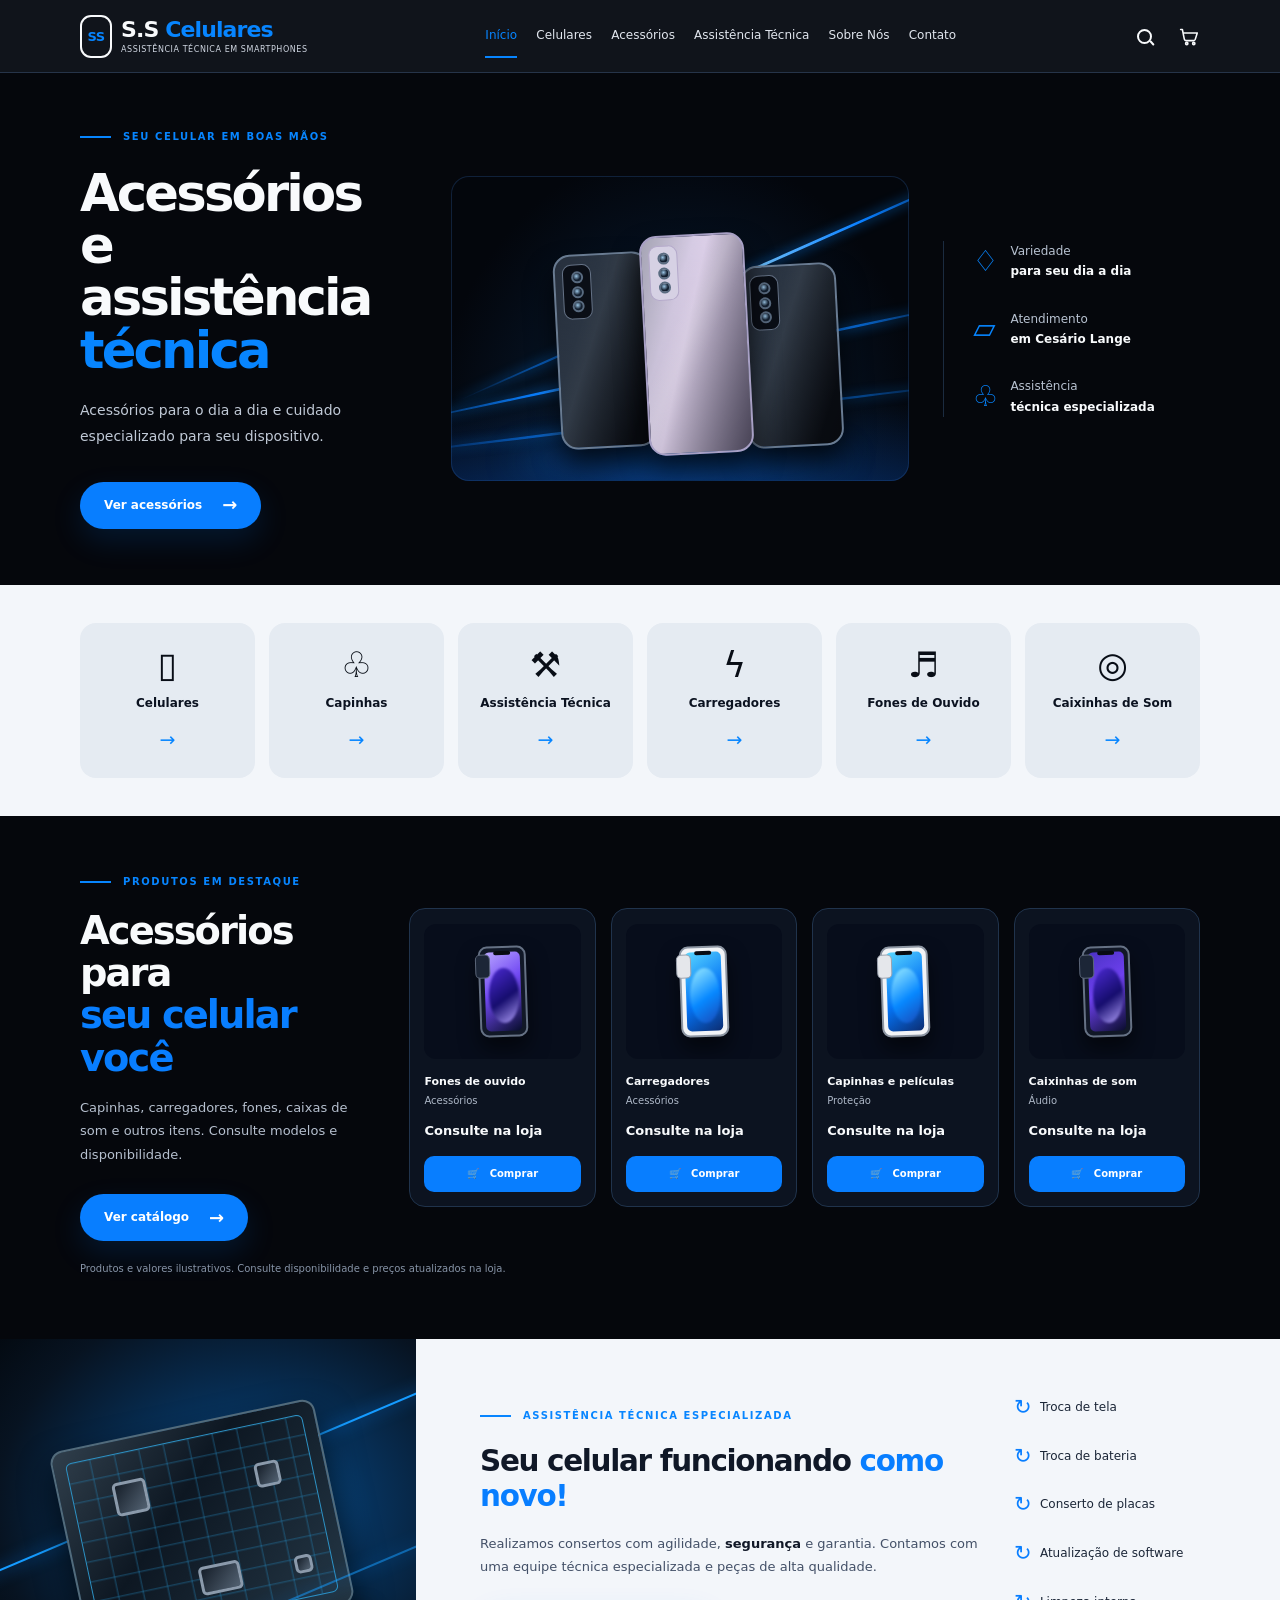
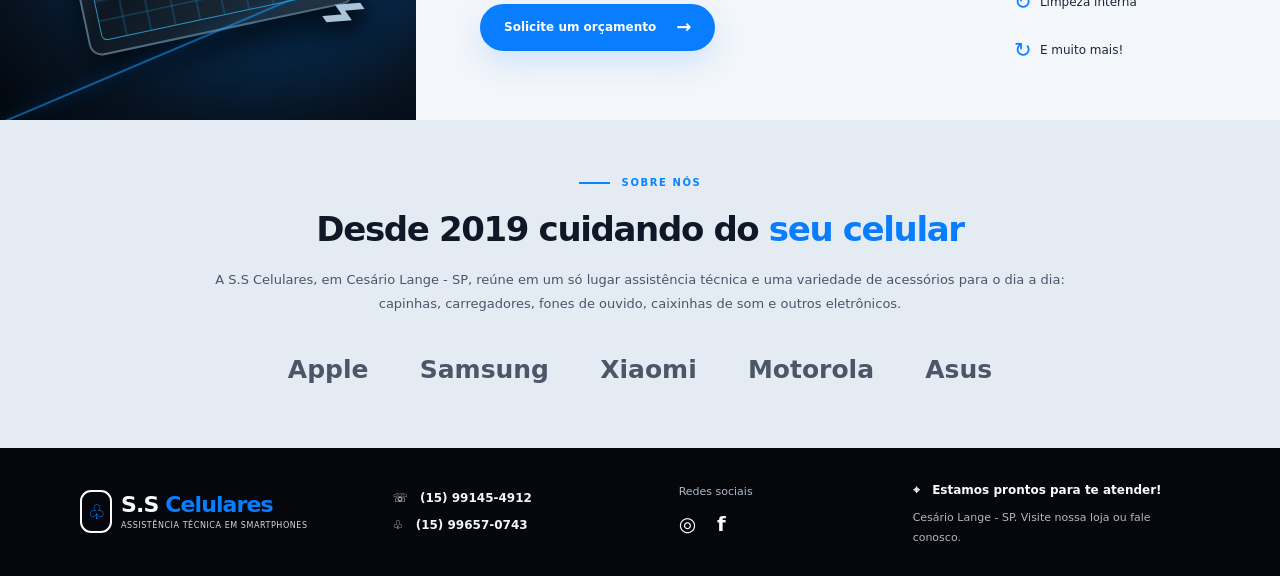
==== commit 9fda1b4c: "Alinha página inicial ao perfil real da S.S. Celulares" ====
--- a/index.html
+++ b/index.html
@@ -3,9 +3,9 @@
 <head>
   <meta charset="utf-8">
   <meta name="viewport" content="width=device-width, initial-scale=1">
-  <meta name="description" content="SS Celulares: smartphones, acessórios e assistência técnica em Cesário Lange - SP.">
+  <meta name="description" content="S.S. Celulares: comércio de acessórios para dispositivos eletrônicos e serviços de assistência técnica em Cesário Lange - SP.">
   <meta name="theme-color" content="#05070c">
-  <title>SS Celulares | Celulares, acessórios e assistência</title>
+  <title>S.S. Celulares | Acessórios e assistência técnica</title>
   <link rel="stylesheet" href="./assets/css/style.css">
   <script src="./assets/js/catalogo.js" defer></script>
 </head>
@@ -40,9 +40,9 @@
       <div class="container home-hero-grade">
         <div class="home-hero-texto">
           <p class="home-eyebrow"><span></span> SEU CELULAR EM BOAS MÃOS</p>
-          <h1>Celulares<br>novos <em>e</em><br><strong>seminovos</strong></h1>
-          <p class="home-hero-descricao">As melhores marcas, com garantia e condições especiais de pagamento.</p>
-          <a class="home-botao-azul" href="./celulares/index.html">Ver celulares <span>→</span></a>
+          <h1>Acessórios<br>e assistência<br><strong>técnica</strong></h1>
+          <p class="home-hero-descricao">Acessórios para o dia a dia e cuidado especializado para seu dispositivo.</p>
+          <a class="home-botao-azul" href="./celulares/index.html">Ver acessórios <span>→</span></a>
         </div>
         <div class="home-phones-visual" aria-label="Ilustração de três smartphones com iluminação azul">
           <div class="home-raio home-raio-um"></div><div class="home-raio home-raio-dois"></div><div class="home-raio home-raio-tres"></div>
@@ -52,9 +52,9 @@
           <div class="home-phone home-phone-tres"><div class="home-camera"><i></i><i></i><i></i></div></div>
         </div>
         <div class="home-promessas">
-          <div><span class="home-promessa-icone">♢</span><p>Produtos<strong>100% originais</strong></p></div>
-          <div><span class="home-promessa-icone">▱</span><p>Parcelamento<strong>em até 12x*</strong></p></div>
-          <div><span class="home-promessa-icone">♧</span><p>Entrega rápida<strong>para toda a região</strong></p></div>
+          <div><span class="home-promessa-icone">♢</span><p>Variedade<strong>para seu dia a dia</strong></p></div>
+          <div><span class="home-promessa-icone">▱</span><p>Atendimento<strong>em Cesário Lange</strong></p></div>
+          <div><span class="home-promessa-icone">♧</span><p>Assistência<strong>técnica especializada</strong></p></div>
         </div>
       </div>
     </section>
@@ -74,15 +74,15 @@
       <div class="container home-destaques-grade">
         <div class="home-destaques-intro">
           <p class="home-eyebrow"><span></span> PRODUTOS EM DESTAQUE</p>
-          <h2>Os melhores<br><strong>celulares para<br>você</strong></h2>
-          <p>Modelos das principais marcas, com qualidade e procedência garantida.</p>
-          <a class="home-botao-azul" href="./catalogo/index.html">Ver todos <span>→</span></a>
+          <h2>Acessórios para<br><strong>seu celular<br>você</strong></h2>
+          <p>Capinhas, carregadores, fones, caixas de som e outros itens. Consulte modelos e disponibilidade.</p>
+          <a class="home-botao-azul" href="./catalogo/index.html">Ver catálogo <span>→</span></a>
         </div>
         <div class="home-produtos">
-          <article class="home-produto"><div class="home-produto-imagem"><div class="home-produto-celular purple"><div class="home-produto-tela"></div><span></span></div></div><h3>iPhone 15 128GB</h3><p>Apple</p><strong>R$ 5.499,00</strong><a href="./catalogo/index.html">🛒 &nbsp; Comprar</a></article>
-          <article class="home-produto"><div class="home-produto-imagem"><div class="home-produto-celular white"><div class="home-produto-tela blue"></div><span></span></div></div><h3>Galaxy A55 128GB</h3><p>Samsung</p><strong>R$ 2.199,00</strong><a href="./catalogo/index.html">🛒 &nbsp; Comprar</a></article>
-          <article class="home-produto"><div class="home-produto-imagem"><div class="home-produto-celular white"><div class="home-produto-tela cyan"></div><span></span></div></div><h3>Redmi Note 13 128GB</h3><p>Xiaomi</p><strong>R$ 1.399,00</strong><a href="./catalogo/index.html">🛒 &nbsp; Comprar</a></article>
-          <article class="home-produto"><div class="home-produto-imagem"><div class="home-produto-celular graphite"><div class="home-produto-tela purple"></div><span></span></div></div><h3>Moto G34 128GB</h3><p>Motorola</p><strong>R$ 999,00</strong><a href="./catalogo/index.html">🛒 &nbsp; Comprar</a></article>
+          <article class="home-produto"><div class="home-produto-imagem"><div class="home-produto-celular purple"><div class="home-produto-tela"></div><span></span></div></div><h3>Fones de ouvido</h3><p>Acessórios</p><strong>Consulte na loja</strong><a href="./catalogo/index.html">🛒 &nbsp; Comprar</a></article>
+          <article class="home-produto"><div class="home-produto-imagem"><div class="home-produto-celular white"><div class="home-produto-tela blue"></div><span></span></div></div><h3>Carregadores</h3><p>Acessórios</p><strong>Consulte na loja</strong><a href="./catalogo/index.html">🛒 &nbsp; Comprar</a></article>
+          <article class="home-produto"><div class="home-produto-imagem"><div class="home-produto-celular white"><div class="home-produto-tela cyan"></div><span></span></div></div><h3>Capinhas e películas</h3><p>Proteção</p><strong>Consulte na loja</strong><a href="./catalogo/index.html">🛒 &nbsp; Comprar</a></article>
+          <article class="home-produto"><div class="home-produto-imagem"><div class="home-produto-celular graphite"><div class="home-produto-tela purple"></div><span></span></div></div><h3>Caixinhas de som</h3><p>Áudio</p><strong>Consulte na loja</strong><a href="./catalogo/index.html">🛒 &nbsp; Comprar</a></article>
         </div>
       </div>
       <p class="home-precos-aviso">Produtos e valores ilustrativos. Consulte disponibilidade e preços atualizados na loja.</p>
--- a/assets/css/style.css
+++ b/assets/css/style.css
@@ -266,3 +266,34 @@
  .home-rodape-grade{grid-template-columns:1fr 1fr;gap:24px 15px;padding-block:25px}.home-marca-texto{font-size:18px}.home-telefone{font-size:10px}.home-endereco strong{font-size:10px}
 }
 @media(prefers-reduced-motion:reduce){.home-page *{scroll-behavior:auto!important;transition:none!important}}
+
+
+/* Cabeçalho e atalhos superiores unificados em todas as páginas */
+.topo-padrao{position:sticky;top:0;z-index:20;background:#10141b;border-bottom:1px solid #263449;backdrop-filter:blur(14px);color:#f8fafc}
+.topo-padrao .barra{min-height:72px;gap:clamp(12px,2vw,28px)}
+.topo-padrao .marca{gap:9px;flex-shrink:0;color:#f8fafc}
+.topo-padrao .marca-simbolo{display:grid;place-items:center;width:32px;height:43px;border:2px solid #f8fafc;border-radius:11px;background:transparent;color:#0785ff;font-size:13px;font-weight:800;letter-spacing:-.04em}
+.topo-padrao .home-marca-texto{font-size:22px;line-height:1.05;letter-spacing:-.04em;color:#f8fafc}
+.topo-padrao .home-marca-texto b{color:#0785ff}
+.topo-padrao .home-marca-texto small{display:block;margin-top:5px;font-size:8px;font-weight:500;letter-spacing:.07em;color:#d0d7e2}
+.topo-padrao .navegacao{display:flex;align-items:center;gap:clamp(10px,1.5vw,25px);color:#e1e6ee;font-size:12px;font-weight:450}
+.topo-padrao .navegacao a{position:relative;white-space:nowrap;transition:color .2s}
+.topo-padrao .navegacao a:hover,.topo-padrao .navegacao a[aria-current="page"]{color:#0785ff}
+.topo-padrao .navegacao a[aria-current="page"]:after{content:"";position:absolute;left:0;right:0;bottom:-12px;height:2px;background:#0785ff}
+.topo-padrao .home-atalhos{display:flex;align-items:center;gap:22px;flex-shrink:0}
+.topo-padrao .home-icone-link{position:relative;display:grid;place-items:center;width:22px;height:30px;color:#f8fafc}
+.topo-padrao .home-icone-link:hover{color:#0785ff}
+.topo-padrao .home-lupa{width:15px;height:15px;border:2px solid currentColor;border-radius:50%;position:relative;display:block}
+.topo-padrao .home-lupa:after{content:"";position:absolute;width:6px;height:2px;background:currentColor;right:-5px;bottom:-2px;transform:rotate(48deg);border-radius:2px}
+.topo-padrao .home-cart-svg{width:21px;height:21px;fill:none;stroke:currentColor;stroke-width:1.8;stroke-linecap:round;stroke-linejoin:round}
+.topo-padrao .contador-carrinho:not([hidden]){position:absolute;top:-2px;right:-8px;display:grid;place-items:center;min-width:16px;height:16px;padding:0 4px;border-radius:99px;background:#087eff;color:#fff;font-size:10px;font-weight:800}
+.home-page .topo-padrao{position:relative}
+@media(max-width:1050px){
+ .topo-padrao .barra{gap:13px}.topo-padrao .home-marca-texto{font-size:19px}.topo-padrao .navegacao{gap:12px;font-size:11px}
+}
+@media(max-width:760px){
+ .topo-padrao .barra{min-height:unset;padding-block:12px;flex-wrap:wrap}
+ .topo-padrao .navegacao{order:3;width:100%;overflow-x:auto;justify-content:flex-start;gap:21px;padding:8px 0 4px;white-space:nowrap;font-size:11px}
+ .topo-padrao .navegacao a[aria-current="page"]:after{bottom:-5px}
+ .topo-padrao .home-atalhos{margin-left:auto}
+}
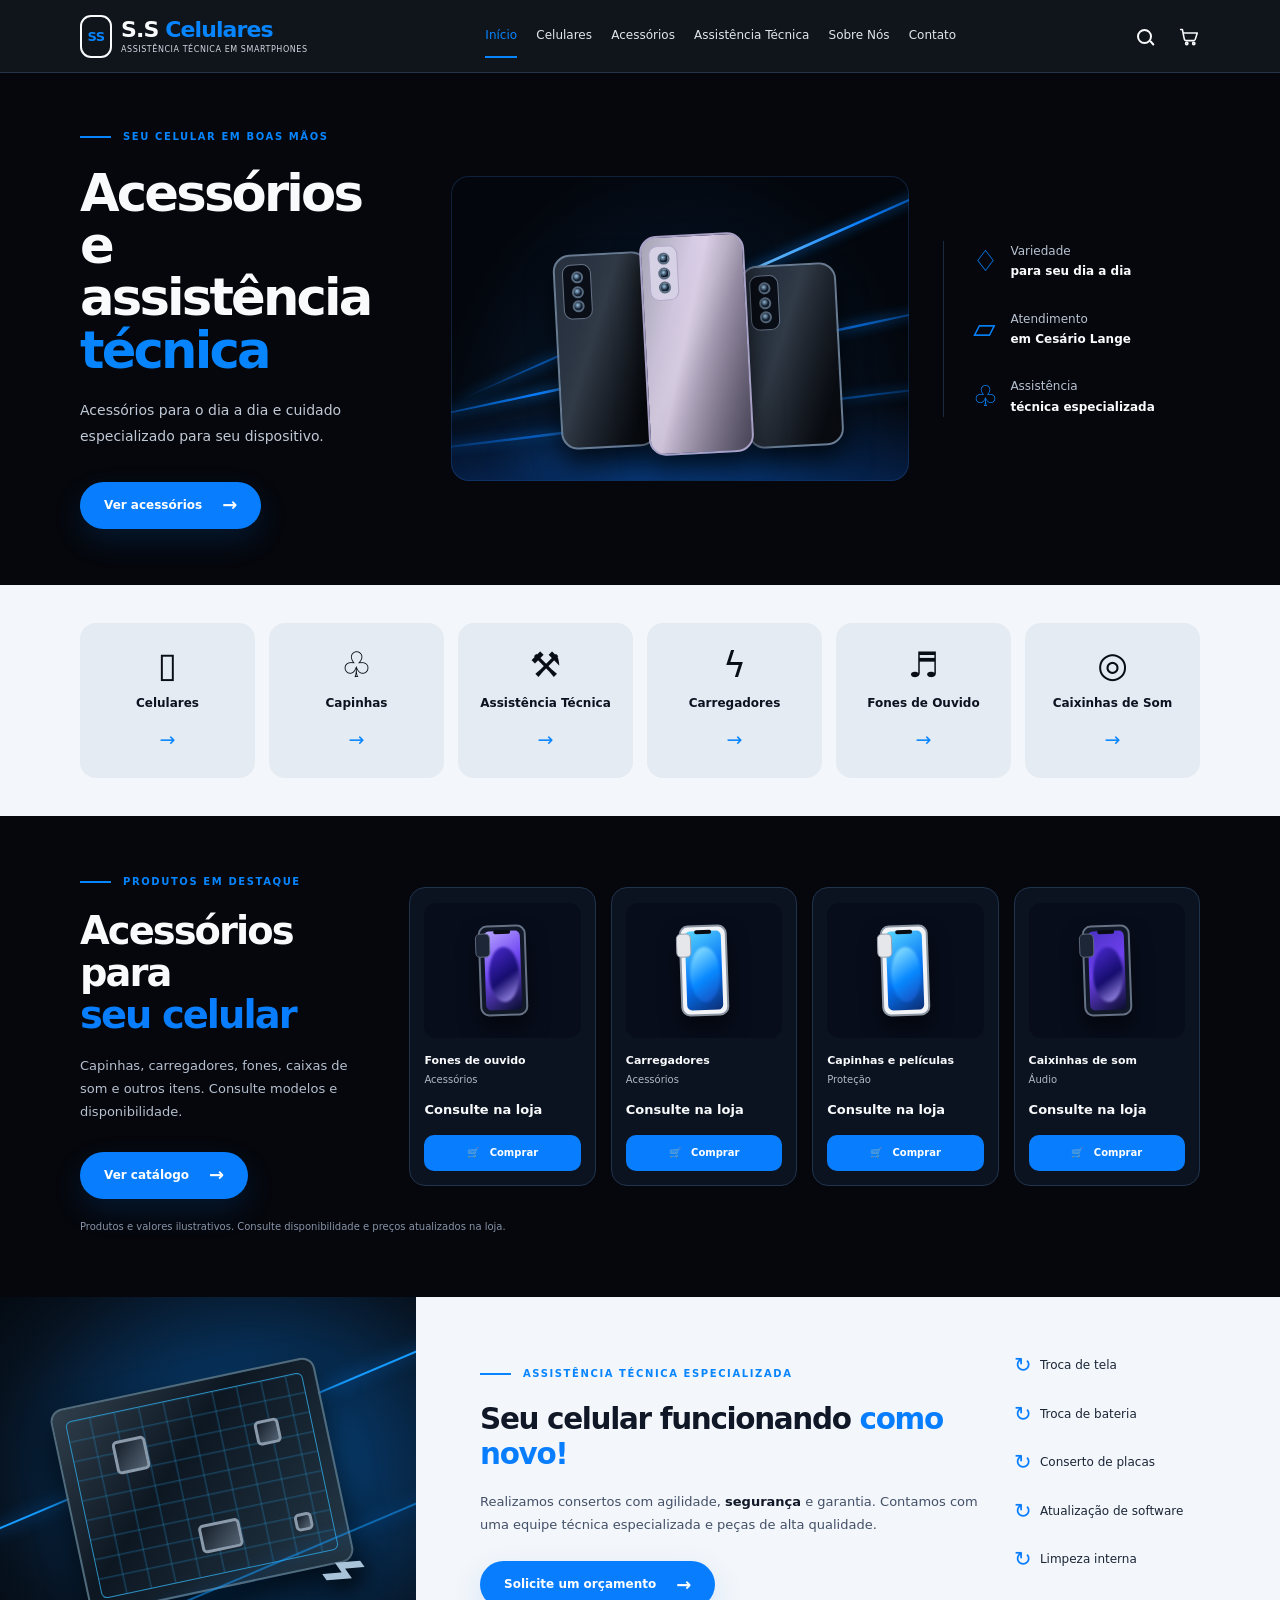
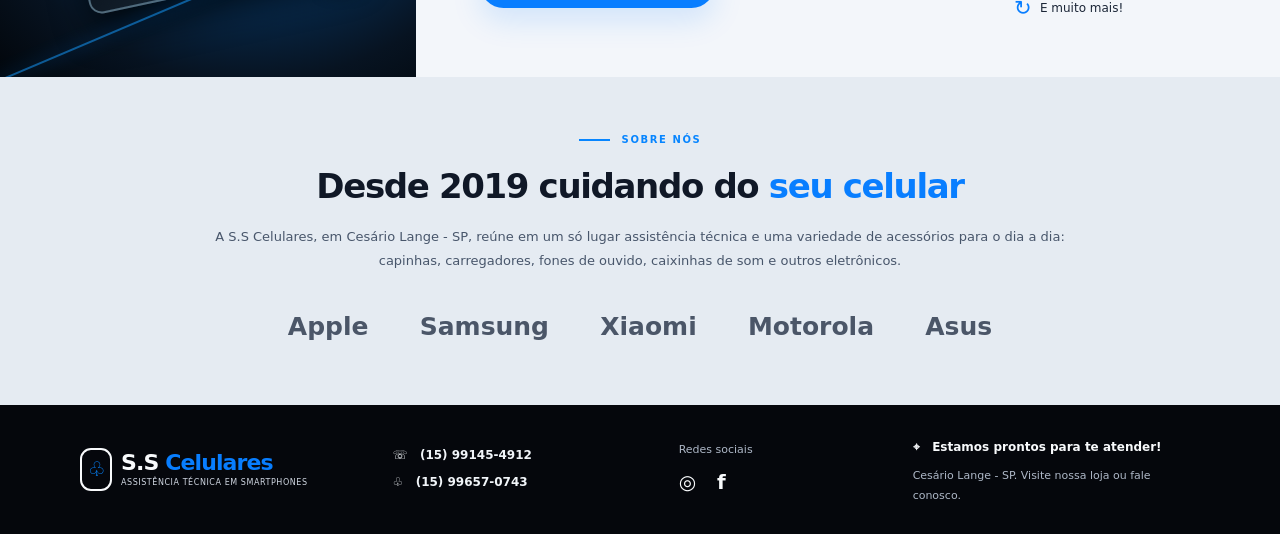
==== commit 2f3b13a6: "Corrige marcação e texto das páginas padronizadas" ====
--- a/index.html
+++ b/index.html
@@ -74,7 +74,7 @@
       <div class="container home-destaques-grade">
         <div class="home-destaques-intro">
           <p class="home-eyebrow"><span></span> PRODUTOS EM DESTAQUE</p>
-          <h2>Acessórios para<br><strong>seu celular<br>você</strong></h2>
+          <h2>Acessórios para<br><strong>seu celular</strong></h2>
           <p>Capinhas, carregadores, fones, caixas de som e outros itens. Consulte modelos e disponibilidade.</p>
           <a class="home-botao-azul" href="./catalogo/index.html">Ver catálogo <span>→</span></a>
         </div>
--- a/assets/css/style.css
+++ b/assets/css/style.css
@@ -297,3 +297,42 @@
  .topo-padrao .navegacao a[aria-current="page"]:after{bottom:-5px}
  .topo-padrao .home-atalhos{margin-left:auto}
 }
+
+
+/* Identidade visual global S.S. Celulares — azul, preto e tons claros */
+:root{--ink:#111827;--muted:#667085;--navy:#05070c;--navy-2:#101827;--lime:#087eff;--paper:#f3f6fa;--line:#dce3ec;--white:#fff;--radius:16px;--shadow:0 16px 40px rgba(5,15,35,.10)}
+body:not(.home-page){background:#f3f6fa;color:#111827}
+.pagina-conteudo{min-height:calc(100vh - 150px);padding:58px 0 72px;background:#f3f6fa}
+.pagina-conteudo .container{max-width:1120px}
+.pagina-conteudo .sobretitulo,.catalogo-pagina .sobretitulo{color:#087eff;font-weight:750}
+.pagina-conteudo h1,.catalogo-pagina h1{max-width:850px;margin:0;color:#101827;font-size:clamp(34px,4vw,48px);line-height:1.12;letter-spacing:-.05em;font-weight:850}
+.pagina-conteudo h1 span,.catalogo-pagina h1 span{color:#087eff}
+.pagina-intro,.texto-secundario{max-width:720px;color:#596579;font-size:15px;line-height:1.8;margin:18px 0 32px}
+.pagina-cards{display:grid;grid-template-columns:repeat(3,minmax(0,1fr));gap:18px;margin:32px 0}
+.pagina-cards article{display:flex;flex-direction:column;align-items:flex-start;min-height:190px;padding:25px;border:1px solid #e0e7ef;border-radius:16px;background:#fff;box-shadow:0 8px 25px rgba(16,24,40,.045)}
+.pagina-cards article>span{display:grid;place-items:center;width:43px;height:43px;margin-bottom:15px;border-radius:12px;background:#eaf3ff;color:#087eff;font-size:22px}
+.pagina-cards h2{margin:0 0 8px;color:#101827;font-size:18px;letter-spacing:-.025em}
+.pagina-cards p{margin:0;color:#667085;font-size:13px;line-height:1.75}
+.aviso-catalogo{margin:26px 0;padding:14px 17px;border-left:3px solid #087eff;border-radius:0 10px 10px 0;background:#eaf3ff;color:#40516a;font-size:12px;line-height:1.7}
+.botao-principal{background:#087eff;color:white;border-radius:999px;padding:14px 22px;box-shadow:0 10px 24px #087eff25}
+.botao-principal:hover{background:#006de0;color:white}
+.rodape-global{background:#05070c;color:#f8fafc;border-top:1px solid #1e293b}
+.rodape-padrao{display:grid;grid-template-columns:1fr 1.5fr;gap:22px;align-items:center;padding-block:28px}
+.rodape-links{display:flex;justify-content:flex-end;gap:clamp(12px,2vw,25px);flex-wrap:wrap;color:#c2cad6;font-size:12px}
+.rodape-links a:hover,.rodape-final a:hover{color:#0785ff}
+.rodape-final{grid-column:1/-1;display:flex;justify-content:space-between;gap:18px;padding-top:17px;border-top:1px solid #1e293b;color:#8f9bad;font-size:11px}
+.rodape-final a{color:#c2cad6}
+.catalogo-pagina{background:#f3f6fa}
+.catalogo-hero{background:#05070c;color:#fff}
+.catalogo-hero h1{color:#fff}
+.catalogo-hero h1 span{color:#087eff}
+.catalogo-destaques{background:#e7edf4}
+.catalogo-destaques-grade>div{color:#111827}
+.catalogo-explorar{background:#f3f6fa}
+.catalogo-painel-filtros,.produto,.carrinho-vazio,.resumo-carrinho,.item-carrinho{border:1px solid #e0e7ef;border-radius:16px;background:#fff;box-shadow:0 8px 25px rgba(16,24,40,.045)}
+.filtro.ativo,.filtro:hover{background:#087eff;border-color:#087eff;color:#fff}
+.adicionar-carrinho{background:#087eff;color:#fff;border-radius:10px}
+.carrinho-vazio{padding:35px;text-align:center}
+.carrinho-vazio>span{font-size:35px;color:#087eff}
+.resumo-carrinho{padding:24px}
+@media(max-width:760px){.pagina-conteudo{padding:40px 0 52px}.pagina-cards{grid-template-columns:1fr;gap:13px}.pagina-cards article{min-height:unset}.rodape-padrao{grid-template-columns:1fr;gap:18px}.rodape-links{justify-content:flex-start}.rodape-final{grid-column:auto;flex-wrap:wrap}.pagina-conteudo h1{font-size:36px}}
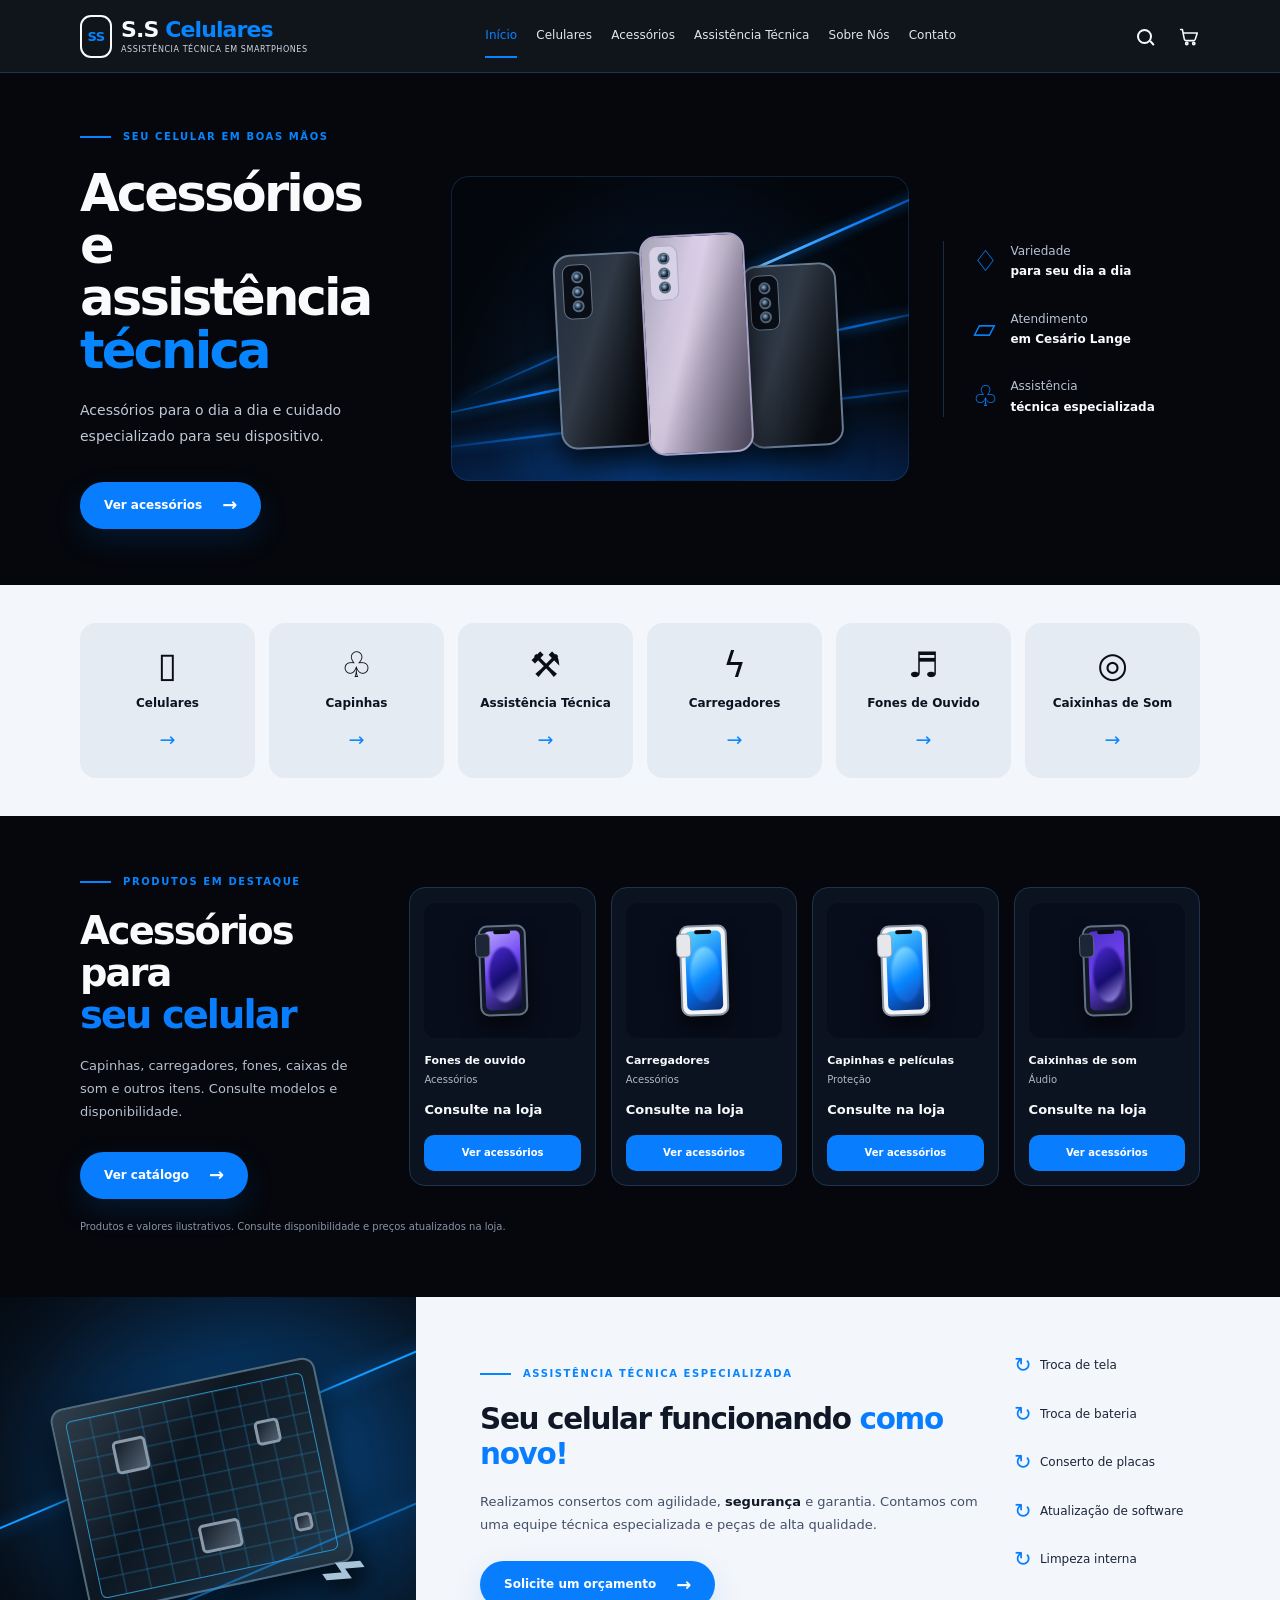
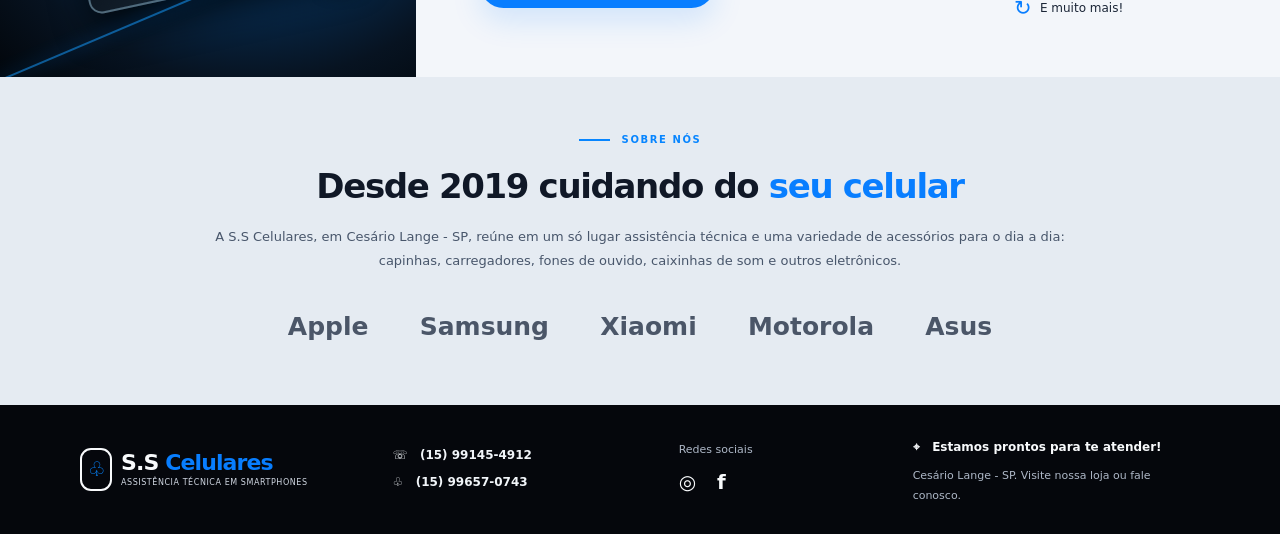
==== commit cdd592f0: "Direciona vitrine de destaques para a página Acessórios" ====
--- a/index.html
+++ b/index.html
@@ -76,13 +76,13 @@
           <p class="home-eyebrow"><span></span> PRODUTOS EM DESTAQUE</p>
           <h2>Acessórios para<br><strong>seu celular</strong></h2>
           <p>Capinhas, carregadores, fones, caixas de som e outros itens. Consulte modelos e disponibilidade.</p>
-          <a class="home-botao-azul" href="./catalogo/index.html">Ver catálogo <span>→</span></a>
+          <a class="home-botao-azul" href="./acessorios/index.html">Ver catálogo <span>→</span></a>
         </div>
         <div class="home-produtos">
-          <article class="home-produto"><div class="home-produto-imagem"><div class="home-produto-celular purple"><div class="home-produto-tela"></div><span></span></div></div><h3>Fones de ouvido</h3><p>Acessórios</p><strong>Consulte na loja</strong><a href="./catalogo/index.html">🛒 &nbsp; Comprar</a></article>
-          <article class="home-produto"><div class="home-produto-imagem"><div class="home-produto-celular white"><div class="home-produto-tela blue"></div><span></span></div></div><h3>Carregadores</h3><p>Acessórios</p><strong>Consulte na loja</strong><a href="./catalogo/index.html">🛒 &nbsp; Comprar</a></article>
-          <article class="home-produto"><div class="home-produto-imagem"><div class="home-produto-celular white"><div class="home-produto-tela cyan"></div><span></span></div></div><h3>Capinhas e películas</h3><p>Proteção</p><strong>Consulte na loja</strong><a href="./catalogo/index.html">🛒 &nbsp; Comprar</a></article>
-          <article class="home-produto"><div class="home-produto-imagem"><div class="home-produto-celular graphite"><div class="home-produto-tela purple"></div><span></span></div></div><h3>Caixinhas de som</h3><p>Áudio</p><strong>Consulte na loja</strong><a href="./catalogo/index.html">🛒 &nbsp; Comprar</a></article>
+          <article class="home-produto"><div class="home-produto-imagem"><div class="home-produto-celular purple"><div class="home-produto-tela"></div><span></span></div></div><h3>Fones de ouvido</h3><p>Acessórios</p><strong>Consulte na loja</strong><a href="./acessorios/index.html">Ver acessórios</a></article>
+          <article class="home-produto"><div class="home-produto-imagem"><div class="home-produto-celular white"><div class="home-produto-tela blue"></div><span></span></div></div><h3>Carregadores</h3><p>Acessórios</p><strong>Consulte na loja</strong><a href="./acessorios/index.html">Ver acessórios</a></article>
+          <article class="home-produto"><div class="home-produto-imagem"><div class="home-produto-celular white"><div class="home-produto-tela cyan"></div><span></span></div></div><h3>Capinhas e películas</h3><p>Proteção</p><strong>Consulte na loja</strong><a href="./acessorios/index.html">Ver acessórios</a></article>
+          <article class="home-produto"><div class="home-produto-imagem"><div class="home-produto-celular graphite"><div class="home-produto-tela purple"></div><span></span></div></div><h3>Caixinhas de som</h3><p>Áudio</p><strong>Consulte na loja</strong><a href="./acessorios/index.html">Ver acessórios</a></article>
         </div>
       </div>
       <p class="home-precos-aviso">Produtos e valores ilustrativos. Consulte disponibilidade e preços atualizados na loja.</p>
